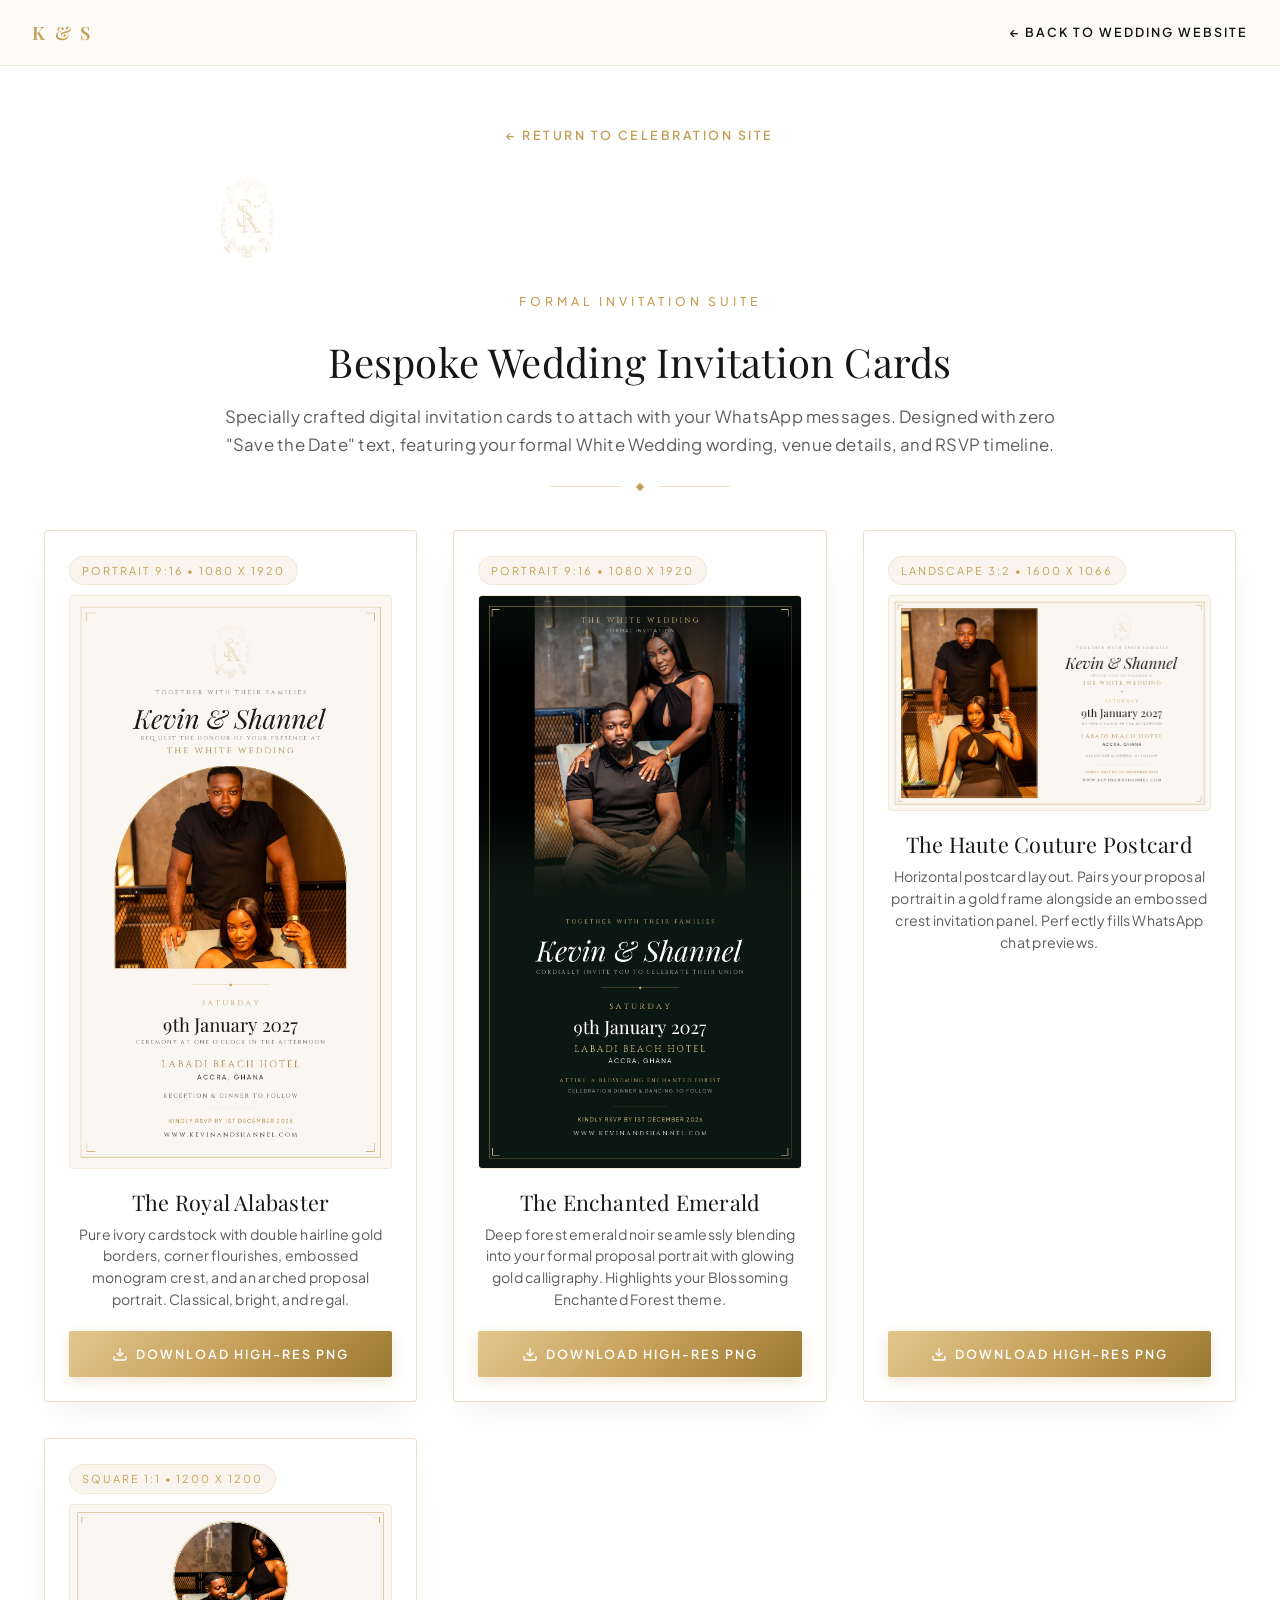
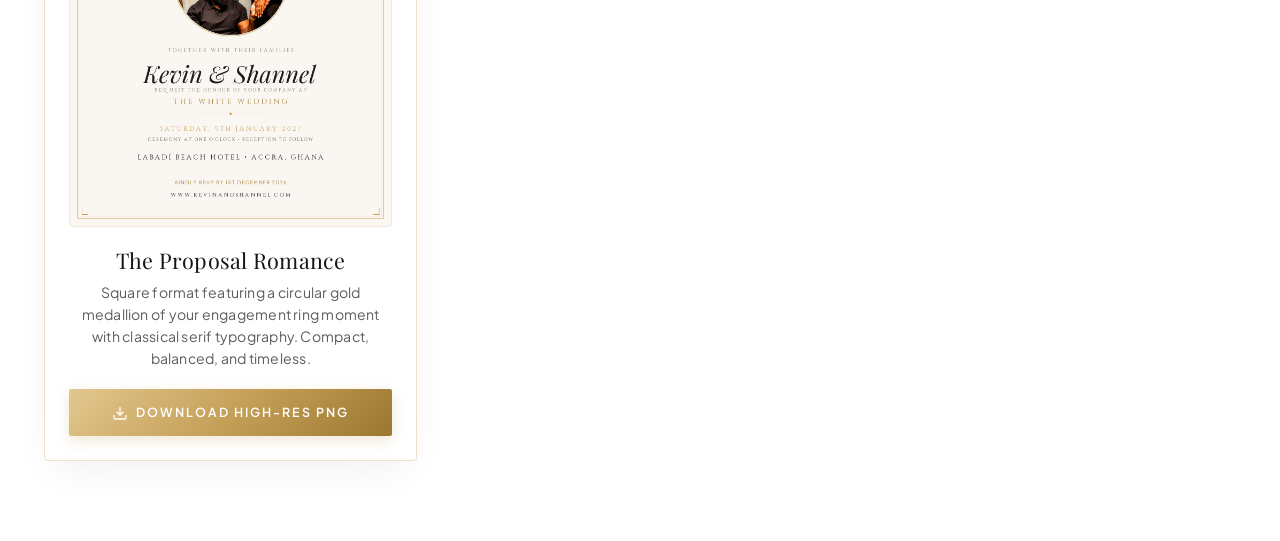
==== invitation-cards.html @ 381f8004 "Create bespoke formal wedding invitation card suite (zero save the date text) with interactive previ" ====
<!DOCTYPE html>
<html lang="en">
<head>
  <meta charset="UTF-8" />
  <meta name="viewport" content="width=device-width, initial-scale=1.0" />
  <title>Formal Invitation Cards | Kevin & Shannel — Saturday, 9th January 2027</title>
  <meta name="description" content="View and download high-resolution formal wedding invitation cards for Kevin & Shannel's White Wedding celebration in Accra, Ghana." />

  <!-- Favicon / Brand Touch Icon (Authentic Embossed Monogram Crest) -->
  <link rel="icon" type="image/png" href="assets/images/favicon-crest.png">
  <link rel="apple-touch-icon" href="assets/images/favicon-crest.png">

  <!-- Google Fonts -->
  <link rel="preconnect" href="https://fonts.googleapis.com">
  <link rel="preconnect" href="https://fonts.gstatic.com" crossorigin>
  <link href="https://fonts.googleapis.com/css2?family=Cinzel:wght@400;500;600;700&family=Playfair+Display:ital,wght@0,400;0,600;1,400&family=Plus+Jakarta+Sans:wght@300;400;500;600;700&display=swap" rel="stylesheet">

  <link rel="stylesheet" href="css/style.css">

  <style>
    body {
      background: var(--bg-cream);
      color: var(--text-charcoal);
      font-family: var(--font-sans);
    }
    .studio-header {
      text-align: center;
      padding: 120px 24px 40px;
      max-width: 900px;
      margin: 0 auto;
    }
    .studio-crest-wrap {
      margin-bottom: 20px;
    }
    .studio-crest-img {
      width: 65px;
      height: auto;
      filter: drop-shadow(0 2px 8px rgba(197, 160, 89, 0.25));
    }
    .studio-header h1 {
      font-family: var(--font-serif);
      font-size: 2.5rem;
      color: var(--text-charcoal);
      margin: 12px 0 16px;
    }
    .studio-header p {
      color: var(--text-muted);
      font-size: 1.05rem;
      line-height: 1.7;
    }
    .cards-grid {
      display: grid;
      grid-template-columns: repeat(auto-fit, minmax(340px, 1fr));
      gap: 36px;
      max-width: 1240px;
      margin: 0 auto 80px;
      padding: 0 24px;
    }
    .card-preview-box {
      background: var(--bg-card);
      border: 1px solid var(--gold-border);
      border-radius: 4px;
      padding: 24px;
      box-shadow: var(--shadow-card);
      display: flex;
      flex-direction: column;
      justify-content: space-between;
      transition: transform 0.35s var(--ease-spring), box-shadow 0.35s ease, border-color 0.3s ease;
      position: relative;
    }
    .card-preview-box:hover {
      transform: translateY(-6px);
      box-shadow: var(--shadow-float);
      border-color: var(--gold-primary);
    }
    .card-img-wrap {
      border-radius: 4px;
      overflow: hidden;
      background: #FAF7F2;
      border: 1px solid var(--gold-border-subtle);
      margin-bottom: 20px;
      display: flex;
      align-items: center;
      justify-content: center;
      cursor: pointer;
      position: relative;
    }
    .card-img-wrap img {
      width: 100%;
      height: auto;
      display: block;
      transition: transform 0.5s ease;
    }
    .card-img-wrap:hover img {
      transform: scale(1.02);
    }
    .card-img-wrap::after {
      content: 'Click to Zoom';
      position: absolute;
      bottom: 14px;
      right: 14px;
      background: rgba(10, 10, 10, 0.75);
      backdrop-filter: blur(6px);
      color: var(--gold-primary);
      font-size: 0.68rem;
      letter-spacing: 0.12em;
      text-transform: uppercase;
      padding: 5px 12px;
      border-radius: 20px;
      border: 1px solid var(--gold-border-subtle);
      opacity: 0;
      transition: opacity 0.3s ease;
      pointer-events: none;
    }
    .card-img-wrap:hover::after {
      opacity: 1;
    }
    .card-info {
      text-align: center;
      margin-bottom: 20px;
    }
    .card-info h3 {
      font-family: var(--font-serif);
      font-size: 1.35rem;
      margin-bottom: 8px;
      color: var(--text-charcoal);
    }
    .card-info p {
      font-size: 0.88rem;
      color: var(--text-muted);
      line-height: 1.55;
    }
    .card-meta-pill {
      display: inline-block;
      font-size: 0.68rem;
      text-transform: uppercase;
      letter-spacing: 0.18em;
      color: var(--gold-primary);
      background: rgba(197, 160, 89, 0.1);
      padding: 4px 12px;
      border-radius: 20px;
      margin-bottom: 10px;
      border: 1px solid var(--gold-border-subtle);
    }
    .card-actions {
      display: flex;
      gap: 10px;
      flex-direction: column;
    }
    .btn-download-gold {
      display: inline-flex;
      align-items: center;
      justify-content: center;
      gap: 8px;
      width: 100%;
      padding: 12px;
      background: var(--gold-gradient);
      color: #FFFFFF !important;
      border: none;
      border-radius: 2px;
      font-size: 0.78rem;
      text-transform: uppercase;
      letter-spacing: 0.16em;
      font-weight: 600;
      text-decoration: none;
      box-shadow: 0 4px 14px rgba(197, 160, 89, 0.25);
      transition: transform 0.25s, box-shadow 0.25s;
    }
    .btn-download-gold:hover {
      transform: translateY(-2px);
      box-shadow: 0 6px 18px rgba(197, 160, 89, 0.35);
    }
    .back-home-link {
      display: inline-flex;
      align-items: center;
      gap: 8px;
      font-size: 0.78rem;
      letter-spacing: 0.2em;
      text-transform: uppercase;
      color: var(--gold-primary);
      font-weight: 600;
      margin-bottom: 24px;
      text-decoration: none;
      transition: transform 0.2s;
    }
    .back-home-link:hover {
      transform: translateX(-4px);
    }

    /* Lightbox Modal */
    .lightbox-modal {
      display: none;
      position: fixed;
      top: 0;
      left: 0;
      width: 100vw;
      height: 100vh;
      background: rgba(5, 5, 5, 0.94);
      backdrop-filter: blur(10px);
      z-index: 10000;
      align-items: center;
      justify-content: center;
      padding: 24px;
    }
    .lightbox-modal.active {
      display: flex;
    }
    .lightbox-content {
      max-width: 580px;
      max-height: 90vh;
      position: relative;
      display: flex;
      flex-direction: column;
      align-items: center;
    }
    .lightbox-img {
      max-width: 100%;
      max-height: 82vh;
      object-fit: contain;
      border-radius: 4px;
      box-shadow: 0 16px 48px rgba(0, 0, 0, 0.8), 0 0 0 1px var(--gold-border);
    }
    .lightbox-close {
      position: absolute;
      top: -42px;
      right: -10px;
      background: transparent;
      border: none;
      color: #fff;
      font-size: 2rem;
      cursor: pointer;
      line-height: 1;
    }
    .lightbox-caption {
      margin-top: 14px;
      color: var(--gold-primary);
      font-family: var(--font-serif);
      font-size: 1.1rem;
      letter-spacing: 0.06em;
      text-align: center;
    }
  </style>
</head>
<body>

  <!-- Navigation Bar -->
  <nav class="nav-scrolled" style="position: fixed; width: 100%; top: 0; z-index: 1000; background: rgba(253, 251, 247, 0.96); backdrop-filter: blur(8px); border-bottom: 1px solid var(--gold-border-subtle); padding: 16px 32px; display: flex; justify-content: space-between; align-items: center;">
    <a href="index.html" class="nav-brand" style="font-family: var(--font-serif); font-size: 1.15rem; color: var(--gold-primary); text-decoration: none; letter-spacing: 0.15em; font-weight: 600;">
      K &amp; S
    </a>
    <a href="index.html" style="font-size: 0.78rem; text-transform: uppercase; letter-spacing: 0.16em; color: var(--text-charcoal); text-decoration: none; font-weight: 600;">
      &larr; Back to Wedding Website
    </a>
  </nav>

  <header class="studio-header">
    <a href="index.html" class="back-home-link">&larr; Return to Celebration Site</a>
    <div class="studio-crest-wrap">
      <img src="assets/images/ks-crest-gold.png" alt="Kevin &amp; Shannel Crest" class="studio-crest-img" />
    </div>
    <span class="section-eyebrow">Formal Invitation Suite</span>
    <h1>Bespoke Wedding Invitation Cards</h1>
    <p>
      Specially crafted digital invitation cards to attach with your WhatsApp messages. Designed with zero "Save the Date" text, featuring your formal White Wedding wording, venue details, and RSVP timeline.
    </p>
    <div class="gold-divider" style="margin-top: 24px;"><div class="gold-divider-diamond"></div></div>
  </header>

  <main class="cards-grid">

    <!-- Card 1: The Royal Alabaster -->
    <div class="card-preview-box">
      <div>
        <div class="card-meta-pill">Portrait 9:16 • 1080 x 1920</div>
        <div class="card-img-wrap" onclick="openLightbox('assets/invitations/Invitation-1-RoyalAlabaster-Story.png', 'The Royal Alabaster — Formal Invitation')">
          <img src="assets/invitations/Invitation-1-RoyalAlabaster-Story.png" alt="The Royal Alabaster Formal Invitation Card" />
        </div>
        <div class="card-info">
          <h3>The Royal Alabaster</h3>
          <p>
            Pure ivory cardstock with double hairline gold borders, corner flourishes, embossed monogram crest, and an arched proposal portrait. Classical, bright, and regal.
          </p>
        </div>
      </div>
      <div class="card-actions">
        <a href="assets/invitations/Invitation-1-RoyalAlabaster-Story.png" download="Kevin_Shannel_Invitation_RoyalAlabaster.png" class="btn-download-gold">
          <svg viewBox="0 0 24 24" width="16" height="16" fill="none" stroke="currentColor" stroke-width="2"><path d="M21 15v4a2 2 0 0 1-2 2H5a2 2 0 0 1-2-2v-4"/><polyline points="7 10 12 15 17 10"/><line x1="12" y1="15" x2="12" y2="3"/></svg>
          Download High-Res PNG
        </a>
      </div>
    </div>

    <!-- Card 2: The Enchanted Emerald -->
    <div class="card-preview-box">
      <div>
        <div class="card-meta-pill">Portrait 9:16 • 1080 x 1920</div>
        <div class="card-img-wrap" onclick="openLightbox('assets/invitations/Invitation-2-EnchantedEmerald-Story.png', 'The Enchanted Emerald — Formal Invitation')">
          <img src="assets/invitations/Invitation-2-EnchantedEmerald-Story.png" alt="The Enchanted Emerald Formal Invitation Card" />
        </div>
        <div class="card-info">
          <h3>The Enchanted Emerald</h3>
          <p>
            Deep forest emerald noir seamlessly blending into your formal proposal portrait with glowing gold calligraphy. Highlights your Blossoming Enchanted Forest theme.
          </p>
        </div>
      </div>
      <div class="card-actions">
        <a href="assets/invitations/Invitation-2-EnchantedEmerald-Story.png" download="Kevin_Shannel_Invitation_EnchantedEmerald.png" class="btn-download-gold">
          <svg viewBox="0 0 24 24" width="16" height="16" fill="none" stroke="currentColor" stroke-width="2"><path d="M21 15v4a2 2 0 0 1-2 2H5a2 2 0 0 1-2-2v-4"/><polyline points="7 10 12 15 17 10"/><line x1="12" y1="15" x2="12" y2="3"/></svg>
          Download High-Res PNG
        </a>
      </div>
    </div>

    <!-- Card 3: The Haute Couture Postcard -->
    <div class="card-preview-box">
      <div>
        <div class="card-meta-pill">Landscape 3:2 • 1600 x 1066</div>
        <div class="card-img-wrap" onclick="openLightbox('assets/invitations/Invitation-3-HauteCouture-Postcard.png', 'The Haute Couture Postcard — Formal Invitation')">
          <img src="assets/invitations/Invitation-3-HauteCouture-Postcard.png" alt="The Haute Couture Postcard Formal Invitation" />
        </div>
        <div class="card-info">
          <h3>The Haute Couture Postcard</h3>
          <p>
            Horizontal postcard layout. Pairs your proposal portrait in a gold frame alongside an embossed crest invitation panel. Perfectly fills WhatsApp chat previews.
          </p>
        </div>
      </div>
      <div class="card-actions">
        <a href="assets/invitations/Invitation-3-HauteCouture-Postcard.png" download="Kevin_Shannel_Invitation_HauteCouturePostcard.png" class="btn-download-gold">
          <svg viewBox="0 0 24 24" width="16" height="16" fill="none" stroke="currentColor" stroke-width="2"><path d="M21 15v4a2 2 0 0 1-2 2H5a2 2 0 0 1-2-2v-4"/><polyline points="7 10 12 15 17 10"/><line x1="12" y1="15" x2="12" y2="3"/></svg>
          Download High-Res PNG
        </a>
      </div>
    </div>

    <!-- Card 4: The Proposal Romance -->
    <div class="card-preview-box">
      <div>
        <div class="card-meta-pill">Square 1:1 • 1200 x 1200</div>
        <div class="card-img-wrap" onclick="openLightbox('assets/invitations/Invitation-4-ProposalRomance-Square.png', 'The Proposal Romance — Formal Invitation')">
          <img src="assets/invitations/Invitation-4-ProposalRomance-Square.png" alt="The Proposal Romance Square Invitation Card" />
        </div>
        <div class="card-info">
          <h3>The Proposal Romance</h3>
          <p>
            Square format featuring a circular gold medallion of your engagement ring moment with classical serif typography. Compact, balanced, and timeless.
          </p>
        </div>
      </div>
      <div class="card-actions">
        <a href="assets/invitations/Invitation-4-ProposalRomance-Square.png" download="Kevin_Shannel_Invitation_ProposalRomance.png" class="btn-download-gold">
          <svg viewBox="0 0 24 24" width="16" height="16" fill="none" stroke="currentColor" stroke-width="2"><path d="M21 15v4a2 2 0 0 1-2 2H5a2 2 0 0 1-2-2v-4"/><polyline points="7 10 12 15 17 10"/><line x1="12" y1="15" x2="12" y2="3"/></svg>
          Download High-Res PNG
        </a>
      </div>
    </div>

  </main>

  <!-- Lightbox Modal -->
  <div id="lightboxModal" class="lightbox-modal" onclick="closeLightbox(event)">
    <div class="lightbox-content" onclick="event.stopPropagation()">
      <button class="lightbox-close" onclick="closeLightbox()">&times;</button>
      <img id="lightboxImg" class="lightbox-img" src="" alt="Invitation Preview" />
      <div id="lightboxCaption" class="lightbox-caption"></div>
    </div>
  </div>

  <script>
    function openLightbox(src, caption) {
      document.getElementById('lightboxImg').src = src;
      document.getElementById('lightboxCaption').textContent = caption;
      document.getElementById('lightboxModal').classList.add('active');
      document.body.style.overflow = 'hidden';
    }

    function closeLightbox(e) {
      document.getElementById('lightboxModal').classList.remove('active');
      document.body.style.overflow = '';
    }

    document.addEventListener('keydown', (e) => {
      if (e.key === 'Escape') closeLightbox();
    });
  </script>
</body>
</html>
---- css/style.css ----
/* ==========================================================================
   Kevin & Shannel — Wedding Website Master Stylesheet
   Celebration Date: Saturday, 9th January 2027 | Labadi Beach Hotel, Accra
   ========================================================================== */

:root {
  /* Core Color Palette */
  --bg-alabaster: #FAF8F5;
  --bg-card: #FFFFFF;
  --bg-card-subtle: #F5F2EC;
  --bg-dark: #121212;
  --bg-dark-card: #1C1C1C;
  
  --text-charcoal: #161616;
  --text-muted: #5E5D5A;
  --text-subtle: #8C8A84;
  --text-light: #FAF8F5;
  
  /* Luxury Gold Accents */
  --gold-primary: #C5A059;
  --gold-light: #D8B775;
  --gold-hover: #A8833B;
  --gold-border: rgba(197, 160, 89, 0.32);
  --gold-border-subtle: rgba(197, 160, 89, 0.16);
  --gold-glow: rgba(197, 160, 89, 0.22);
  --gold-gradient: linear-gradient(135deg, #E2C78E 0%, #C5A059 50%, #9B7830 100%);

  /* Tropical & Celebration Accent Tones */
  --emerald-olive: #243D30;
  --terracotta: #A25F46;

  /* Typography */
  --font-display: 'Cinzel', serif;
  --font-serif: 'Playfair Display', Georgia, serif;
  --font-sans: 'Plus Jakarta Sans', system-ui, -apple-system, sans-serif;

  /* Transitions & Shadows */
  --ease-spring: cubic-bezier(0.16, 1, 0.3, 1);
  --shadow-subtle: 0 4px 20px rgba(0, 0, 0, 0.03);
  --shadow-card: 0 14px 40px -10px rgba(22, 22, 22, 0.07);
  --shadow-float: 0 24px 60px -12px rgba(22, 22, 22, 0.15);
  --shadow-gold: 0 10px 30px rgba(197, 160, 89, 0.25);
}

/* ================= RESET & GLOBAL STYLES ================= */
*, *::before, *::after {
  box-sizing: border-box;
  margin: 0;
  padding: 0;
}

html {
  scroll-behavior: smooth;
  scroll-padding-top: 80px;
}

body {
  background-color: var(--bg-alabaster);
  color: var(--text-charcoal);
  font-family: var(--font-sans);
  font-size: 15px;
  line-height: 1.8;
  letter-spacing: 0.015em;
  overflow-x: hidden;
  -webkit-font-smoothing: antialiased;
  -moz-osx-font-smoothing: grayscale;
}

/* Typography Defaults */
h1, h2, h3, h4, h5 {
  font-family: var(--font-serif);
  font-weight: 400;
  line-height: 1.25;
  color: var(--text-charcoal);
}

a {
  text-decoration: none;
  color: inherit;
  transition: color 0.3s ease;
}

img {
  max-width: 100%;
  display: block;
}

button, input, select, textarea {
  font-family: inherit;
}

/* ================= SECTION WRAPPERS ================= */
section {
  padding: 120px 24px;
  max-width: 1200px;
  margin: 0 auto;
  position: relative;
}

.section-header {
  text-align: center;
  margin-bottom: 64px;
}

.section-eyebrow {
  font-family: var(--font-sans);
  font-size: 0.76rem;
  text-transform: uppercase;
  letter-spacing: 0.32em;
  color: var(--gold-primary);
  display: inline-block;
  margin-bottom: 12px;
  position: relative;
  font-weight: 500;
}

.section-header h2 {
  font-size: clamp(2.2rem, 3.8vw, 3.2rem);
  font-weight: 400;
  letter-spacing: 0.02em;
  color: var(--text-charcoal);
  margin-bottom: 14px;
}

.section-subtext {
  font-size: 1rem;
  color: var(--text-muted);
  max-width: 580px;
  margin: 0 auto;
  line-height: 1.7;
}

/* Decorative Divider */
.gold-divider {
  display: flex;
  align-items: center;
  justify-content: center;
  gap: 16px;
  margin: 20px auto 0;
  max-width: 180px;
}

.gold-divider::before,
.gold-divider::after {
  content: "";
  flex: 1;
  height: 1px;
  background: var(--gold-border);
}

.gold-divider-diamond {
  width: 6px;
  height: 6px;
  background: var(--gold-primary);
  transform: rotate(45deg);
}

/* ================= BUTTONS & PILLS ================= */
.btn-gold {
  display: inline-flex;
  align-items: center;
  justify-content: center;
  gap: 10px;
  padding: 14px 28px;
  background: var(--gold-primary);
  color: #FFFFFF !important;
  border: 1px solid var(--gold-primary);
  text-transform: uppercase;
  letter-spacing: 0.22em;
  font-size: 0.78rem;
  font-weight: 500;
  cursor: pointer;
  border-radius: 2px;
  position: relative;
  overflow: hidden;
  transition: all 0.35s var(--ease-spring);
  box-shadow: 0 4px 16px rgba(197, 160, 89, 0.2);
}

.btn-gold:hover {
  background: var(--gold-hover);
  border-color: var(--gold-hover);
  transform: translateY(-2px);
  box-shadow: 0 8px 24px rgba(197, 160, 89, 0.32);
}

.btn-outline {
  display: inline-flex;
  align-items: center;
  justify-content: center;
  gap: 8px;
  padding: 12px 26px;
  background: transparent;
  color: var(--text-charcoal);
  border: 1px solid var(--gold-primary);
  text-transform: uppercase;
  letter-spacing: 0.2em;
  font-size: 0.75rem;
  font-weight: 500;
  cursor: pointer;
  border-radius: 2px;
  transition: all 0.35s var(--ease-spring);
}

.btn-outline:hover {
  background: var(--gold-primary);
  color: #FFFFFF;
  transform: translateY(-2px);
  box-shadow: var(--shadow-gold);
}

.badge-gold {
  font-size: 0.72rem;
  letter-spacing: 0.22em;
  text-transform: uppercase;
  color: var(--gold-primary);
  background: rgba(197, 160, 89, 0.1);
  padding: 6px 14px;
  border-radius: 30px;
  border: 1px solid var(--gold-border);
  display: inline-block;
  font-weight: 500;
}

/* ================= PASSWORD GATE (EDITORIAL LUXURY MODAL) ================= */
#passwordGate {
  position: fixed;
  inset: 0;
  background: radial-gradient(circle at 50% 35%, rgba(14, 15, 18, 0.94) 0%, rgba(6, 7, 9, 0.98) 100%);
  backdrop-filter: blur(24px);
  -webkit-backdrop-filter: blur(24px);
  z-index: 99999;
  display: flex;
  align-items: center;
  justify-content: center;
  padding: 24px;
  isolation: isolate;
  transition: opacity 0.5s cubic-bezier(0.16, 1, 0.3, 1), visibility 0.5s cubic-bezier(0.16, 1, 0.3, 1);
}

#passwordGate.unlocked {
  opacity: 0;
  visibility: hidden;
  pointer-events: none;
}

.gate-card {
  background: #FAF8F5;
  border-radius: 6px;
  width: 100%;
  max-width: 440px;
  padding: 44px 36px 36px;
  text-align: center;
  position: relative;
  box-shadow: 0 25px 70px rgba(0, 0, 0, 0.75), 0 0 0 1px rgba(197, 160, 89, 0.4);
  border: 1px solid rgba(197, 160, 89, 0.35);
  transform: translateY(0);
  transition: transform 0.5s cubic-bezier(0.16, 1, 0.3, 1), opacity 0.5s ease;
  z-index: 100000;
}

#passwordGate.unlocked .gate-card {
  transform: scale(0.96) translateY(-10px);
}

/* Authentic Blind-Embossed KS Crest */
.gate-crest-wrap {
  width: 92px;
  height: 126px;
  margin: 0 auto 16px;
  display: flex;
  align-items: center;
  justify-content: center;
}

.gate-crest-img {
  width: 100%;
  height: 100%;
  object-fit: contain;
  filter: drop-shadow(0 2px 6px rgba(184, 142, 62, 0.2));
}

.gate-header {
  margin-bottom: 18px;
}

.gate-eyebrow {
  font-size: 0.68rem;
  letter-spacing: 0.28em;
  text-transform: uppercase;
  color: var(--gold-primary);
  margin-bottom: 6px;
}

.gate-title {
  font-family: var(--font-serif);
  font-size: 1.85rem;
  color: var(--text-charcoal);
  letter-spacing: 0.06em;
  margin-bottom: 4px;
  line-height: 1.2;
}

.gate-title span {
  font-family: var(--font-display, 'Playfair Display', serif);
  font-style: italic;
  color: var(--gold-primary);
  margin: 0 3px;
}

.gate-date {
  font-size: 0.74rem;
  letter-spacing: 0.2em;
  text-transform: uppercase;
  color: var(--text-muted);
}

.gate-divider {
  width: 44px;
  height: 1px;
  background: var(--gold-primary);
  margin: 16px auto 18px;
  opacity: 0.6;
}

.gate-instruction {
  font-size: 0.84rem;
  color: var(--text-muted);
  line-height: 1.5;
  margin-bottom: 20px;
}

.gate-input-wrap {
  position: relative;
  margin-bottom: 14px;
}

.gate-input {
  width: 100%;
  padding: 13px 16px;
  background: #FFFFFF;
  border: 1px solid rgba(197, 160, 89, 0.45);
  border-radius: 3px;
  font-family: var(--font-sans);
  color: var(--text-charcoal);
  font-size: 0.95rem;
  letter-spacing: 0.22em;
  text-align: center;
  text-transform: uppercase;
  outline: none;
  transition: border-color 0.25s ease, box-shadow 0.25s ease;
}

.gate-input:focus {
  border-color: var(--gold-primary);
  box-shadow: 0 0 0 3px rgba(197, 160, 89, 0.15);
}

.gate-input::placeholder {
  color: #A09D96;
  font-size: 0.78rem;
  letter-spacing: 0.2em;
}

.gate-submit-btn {
  width: 100%;
  padding: 13px 24px;
  font-size: 0.82rem;
  letter-spacing: 0.18em;
  text-transform: uppercase;
  cursor: pointer;
  margin-top: 4px;
}

.gate-error-msg {
  color: #B22222;
  font-size: 0.76rem;
  margin-bottom: 12px;
  display: none;
  letter-spacing: 0.04em;
}

.gate-hint {
  margin-top: 14px;
  font-size: 0.74rem;
  color: #8C887F;
  letter-spacing: 0.06em;
}

.gate-hint code {
  color: var(--gold-hover, #A8833B);
  background: rgba(197, 160, 89, 0.12);
  padding: 2px 7px;
  border-radius: 3px;
  border: 1px solid rgba(197, 160, 89, 0.25);
  font-weight: 600;
}

/* Error Vibration Shake */
@keyframes lockShake {
  0%, 100% { transform: translateX(0); }
  20%, 60% { transform: translateX(-8px); }
  40%, 80% { transform: translateX(8px); }
}

.lock-error-shake {
  animation: lockShake 0.45s cubic-bezier(0.36, 0.07, 0.19, 0.97) both;
}

/* Mobile Responsiveness for Password Gate */
@media (max-width: 480px) {
  #passwordGate {
    padding: 16px;
  }
  .gate-card {
    padding: 34px 22px 28px;
  }
  .gate-crest-wrap {
    width: 78px;
    height: 106px;
    margin-bottom: 12px;
  }
  .gate-title {
    font-size: 1.6rem;
  }
  .gate-instruction {
    font-size: 0.8rem;
  }
  .gate-input {
    padding: 11px 12px;
    font-size: 0.88rem;
  }
}

/* ================= NAVIGATION BAR ================= */
nav {
  position: fixed;
  top: 0;
  left: 0;
  width: 100%;
  background: rgba(250, 248, 245, 0.92);
  backdrop-filter: blur(14px);
  -webkit-backdrop-filter: blur(14px);
  display: flex;
  justify-content: space-between;
  align-items: center;
  padding: 18px 48px;
  z-index: 1000;
  border-bottom: 1px solid var(--gold-border-subtle);
  transition: all 0.35s ease;
}

nav.scrolled {
  padding: 14px 48px;
  background: rgba(250, 248, 245, 0.97);
  border-bottom: 1px solid var(--gold-border);
  box-shadow: 0 4px 20px rgba(0, 0, 0, 0.04);
}

.nav-logo {
  font-family: var(--font-display);
  font-size: 1.25rem;
  letter-spacing: 0.28em;
  color: var(--text-charcoal);
  font-weight: 600;
  display: flex;
  align-items: center;
  gap: 10px;
}

.nav-crest-icon {
  height: 32px;
  width: auto;
  object-fit: contain;
  transition: transform 0.3s ease;
  vertical-align: middle;
}

.nav-logo:hover .nav-crest-icon {
  transform: scale(1.08);
}

.nav-logo span {
  color: var(--gold-primary);
}

.nav-links {
  display: flex;
  gap: 28px;
  list-style: none;
  align-items: center;
}

.nav-links a {
  font-size: 0.72rem;
  text-transform: uppercase;
  letter-spacing: 0.22em;
  color: var(--text-charcoal);
  font-weight: 500;
  position: relative;
  padding-bottom: 4px;
}

.nav-links a::after {
  content: "";
  position: absolute;
  bottom: 0;
  left: 0;
  width: 0%;
  height: 1px;
  background: var(--gold-primary);
  transition: width 0.3s ease;
}

.nav-links a:hover,
.nav-links a.active {
  color: var(--gold-primary);
}

.nav-links a:hover::after,
.nav-links a.active::after {
  width: 100%;
}

.nav-cta-btn {
  padding: 8px 18px !important;
  font-size: 0.68rem !important;
  letter-spacing: 0.18em !important;
}

/* Mobile Hamburger Toggle */
.nav-hamburger {
  display: none;
  background: none;
  border: none;
  cursor: pointer;
  width: 32px;
  height: 24px;
  position: relative;
  z-index: 1100;
}

.nav-hamburger span {
  display: block;
  width: 100%;
  height: 2px;
  background: var(--text-charcoal);
  position: absolute;
  left: 0;
  transition: all 0.3s ease;
}

.nav-hamburger span:nth-child(1) { top: 2px; }
.nav-hamburger span:nth-child(2) { top: 11px; }
.nav-hamburger span:nth-child(3) { top: 20px; }

.nav-hamburger.active span:nth-child(1) {
  transform: translateY(9px) rotate(45deg);
  background: var(--gold-primary);
}
.nav-hamburger.active span:nth-child(2) {
  opacity: 0;
}
.nav-hamburger.active span:nth-child(3) {
  transform: translateY(-9px) rotate(-45deg);
  background: var(--gold-primary);
}

/* Mobile Drawer Overlay */
.mobile-nav-drawer {
  position: fixed;
  top: 0;
  right: 0;
  width: 85%;
  max-width: 380px;
  height: 100vh;
  background: var(--bg-alabaster);
  box-shadow: -10px 0 40px rgba(0,0,0,0.15);
  z-index: 1050;
  padding: 100px 36px 40px;
  display: flex;
  flex-direction: column;
  justify-content: space-between;
  transform: translateX(100%);
  transition: transform 0.4s var(--ease-spring);
  border-left: 1px solid var(--gold-border);
}

.mobile-nav-drawer.open {
  transform: translateX(0);
}

.mobile-nav-backdrop {
  position: fixed;
  inset: 0;
  background: rgba(0,0,0,0.5);
  backdrop-filter: blur(4px);
  z-index: 1040;
  opacity: 0;
  visibility: hidden;
  transition: all 0.3s ease;
}

.mobile-nav-backdrop.open {
  opacity: 1;
  visibility: visible;
}

.mobile-nav-links {
  list-style: none;
  display: flex;
  flex-direction: column;
  gap: 22px;
}

.mobile-nav-links a {
  font-family: var(--font-serif);
  font-size: 1.4rem;
  color: var(--text-charcoal);
  letter-spacing: 0.04em;
  display: block;
  transition: color 0.2s, transform 0.2s;
}

.mobile-nav-links a:hover {
  color: var(--gold-primary);
  transform: translateX(6px);
}

.mobile-nav-footer {
  text-align: center;
  padding-top: 24px;
  border-top: 1px solid var(--gold-border-subtle);
}

.mobile-nav-footer p {
  font-size: 0.78rem;
  letter-spacing: 0.2em;
  text-transform: uppercase;
  color: var(--gold-primary);
}

/* ================= 1. HERO SECTION ================= */
.hero {
  min-height: 100vh;
  max-width: 1240px;
  margin: 0 auto;
  display: flex;
  align-items: center;
  justify-content: space-between;
  padding: 140px 30px 80px;
  gap: 50px;
  position: relative;
}

.hero-content {
  flex: 1.1;
  max-width: 600px;
  z-index: 2;
}

.hero-eyebrow {
  font-size: 0.78rem;
  letter-spacing: 0.35em;
  text-transform: uppercase;
  color: var(--gold-primary);
  margin-bottom: 16px;
  font-weight: 500;
  display: flex;
  align-items: center;
  gap: 12px;
}

.hero-eyebrow::before {
  content: "";
  width: 28px;
  height: 1px;
  background: var(--gold-primary);
}

.hero-title {
  font-size: clamp(3.2rem, 5.8vw, 5.2rem);
  line-height: 1.05;
  font-weight: 400;
  color: var(--text-charcoal);
  margin-bottom: 22px;
  letter-spacing: 0.01em;
}

.hero-title span {
  font-style: italic;
  display: block;
  color: var(--gold-primary);
  font-family: var(--font-serif);
}

.hero-meta {
  display: flex;
  flex-direction: column;
  gap: 6px;
  margin-bottom: 36px;
}

.hero-date {
  font-size: 1.12rem;
  letter-spacing: 0.15em;
  text-transform: uppercase;
  color: var(--text-charcoal);
  font-weight: 500;
  display: flex;
  align-items: center;
  gap: 14px;
}

.hero-location {
  font-size: 0.88rem;
  letter-spacing: 0.18em;
  text-transform: uppercase;
  color: var(--gold-primary);
  font-weight: 500;
}

/* Live Countdown Box */
.timer-container {
  display: flex;
  gap: 14px;
  margin-bottom: 36px;
  flex-wrap: wrap;
}

.timer-box {
  background: var(--bg-card);
  border: 1px solid var(--gold-border);
  padding: 16px 20px;
  min-width: 82px;
  border-radius: 3px;
  text-align: center;
  box-shadow: var(--shadow-subtle);
  transition: transform 0.3s ease, border-color 0.3s ease;
}

.timer-box:hover {
  transform: translateY(-3px);
  border-color: var(--gold-primary);
}

.timer-num {
  font-family: var(--font-serif);
  font-size: 2.1rem;
  line-height: 1;
  color: var(--text-charcoal);
  font-weight: 500;
}

.timer-label {
  font-size: 0.65rem;
  text-transform: uppercase;
  letter-spacing: 0.2em;
  color: var(--gold-primary);
  margin-top: 8px;
  font-weight: 600;
}

/* Hero Action Suite (RSVP + Save to Calendar) */
.hero-actions {
  display: flex;
  align-items: center;
  gap: 16px;
  flex-wrap: wrap;
}

.calendar-dropdown {
  position: relative;
  display: inline-block;
}

.calendar-menu {
  position: absolute;
  top: calc(100% + 8px);
  left: 0;
  background: var(--bg-card);
  border: 1px solid var(--gold-border);
  border-radius: 3px;
  box-shadow: var(--shadow-float);
  min-width: 210px;
  padding: 8px 0;
  display: none;
  z-index: 100;
  animation: fadeIn 0.25s ease;
}

.calendar-dropdown.open .calendar-menu {
  display: block;
}

.calendar-menu a {
  display: flex;
  align-items: center;
  gap: 10px;
  padding: 10px 18px;
  font-size: 0.8rem;
  color: var(--text-charcoal);
  letter-spacing: 0.05em;
  transition: background 0.2s, color 0.2s;
}

.calendar-menu a:hover {
  background: rgba(197, 160, 89, 0.1);
  color: var(--gold-primary);
}

/* Hero Stardust Floating Particles Canvas */
.hero-stardust-canvas {
  position: absolute;
  top: 0;
  left: 0;
  width: 100%;
  height: 100%;
  pointer-events: none;
  z-index: 1;
}

/* Hero Portrait Frame & Living Presentation */
.hero-image-container {
  flex: 0 0 440px;
  width: 440px;
  max-width: 100%;
  display: flex;
  justify-content: center;
  position: relative;
  perspective: 1000px;
}

/* Golden Hour Backlight Halo Glow */
.hero-halo-glow {
  position: absolute;
  inset: -25px;
  border-radius: 280px 280px 30px 30px;
  background: radial-gradient(circle at 50% 35%, rgba(212, 175, 55, 0.22) 0%, rgba(212, 175, 55, 0.08) 50%, transparent 75%);
  filter: blur(24px);
  z-index: 0;
  pointer-events: none;
  animation: heroHaloPulse 7s ease-in-out infinite alternate;
}

@keyframes heroHaloPulse {
  0% {
    opacity: 0.5;
    transform: scale(0.96);
  }
  100% {
    opacity: 0.95;
    transform: scale(1.03);
  }
}

.hero-frame-decoration {
  position: absolute;
  inset: -14px;
  border-radius: 270px 270px 12px 12px;
  border: 1px dashed var(--gold-border);
  pointer-events: none;
  z-index: 1;
}

.hero-frame {
  width: 100%;
  height: 600px;
  border-radius: 260px 260px 4px 4px;
  overflow: hidden;
  border: 1px solid var(--gold-primary);
  box-shadow: var(--shadow-float);
  background: #111111;
  position: relative;
  z-index: 2;
  touch-action: pan-y;
  user-select: none;
  -webkit-user-select: none;
  transition: transform 0.3s cubic-bezier(0.2, 0, 0.2, 1);
  will-change: transform;
}

/* Living Crossfade Slides */
.hero-slides {
  position: relative;
  width: 100%;
  height: 100%;
}

.hero-slide {
  position: absolute;
  inset: 0;
  opacity: 0;
  visibility: hidden;
  transition: opacity 1.2s cubic-bezier(0.4, 0, 0.2, 1), transform 1.2s cubic-bezier(0.4, 0, 0.2, 1);
  transform: scale(1.04);
  will-change: opacity, transform;
}

.hero-slide.active {
  opacity: 1;
  visibility: visible;
  transform: scale(1);
}

.hero-slide img {
  width: 100%;
  height: 100%;
  object-fit: cover;
  object-position: center 20%;
  display: block;
  pointer-events: none;
  -webkit-user-drag: none;
}

/* Interactive Slide Dots Navigation */
.hero-slide-nav {
  position: absolute;
  bottom: 64px;
  left: 50%;
  transform: translateX(-50%);
  display: flex;
  gap: 8px;
  z-index: 4;
  background: rgba(14, 14, 14, 0.7);
  backdrop-filter: blur(8px);
  -webkit-backdrop-filter: blur(8px);
  padding: 6px 12px;
  border-radius: 20px;
  border: 1px solid rgba(212, 175, 55, 0.3);
  box-shadow: 0 4px 16px rgba(0, 0, 0, 0.4);
  max-width: 90%;
  flex-wrap: wrap;
  justify-content: center;
}

.hero-slide-dot {
  width: 7px;
  height: 7px;
  border-radius: 50%;
  background: rgba(255, 255, 255, 0.35);
  border: none;
  padding: 0;
  cursor: pointer;
  transition: all 0.4s cubic-bezier(0.16, 1, 0.3, 1);
}

.hero-slide-dot:hover {
  background: rgba(212, 175, 55, 0.7);
}

.hero-slide-dot.active {
  width: 22px;
  border-radius: 6px;
  background: var(--gold-primary);
  box-shadow: 0 0 10px rgba(212, 175, 55, 0.6);
}

/* Subtle Stationery Watermark Crest in Hero Background */
.hero-watermark-crest {
  position: absolute;
  top: 48%;
  left: 36%;
  transform: translate(-50%, -50%);
  width: 560px;
  max-width: 85vw;
  height: auto;
  opacity: 0.045;
  pointer-events: none;
  z-index: 0;
  filter: blur(0.5px);
  user-select: none;
}

.hero-watermark-crest img {
  width: 100%;
  height: auto;
  display: block;
}

/* Refined Crest Crown Above Eyebrow */
.hero-crest-crown {
  margin-bottom: 16px;
  display: inline-flex;
  align-items: center;
}

.hero-crest-img {
  width: 44px;
  height: auto;
  opacity: 0.88;
  filter: drop-shadow(0 2px 8px rgba(197, 160, 89, 0.25));
  display: block;
}

/* Floating Gold Pill on Hero */
.hero-floating-tag {
  position: absolute;
  bottom: 24px;
  left: 50%;
  transform: translateX(-50%);
  background: rgba(20, 20, 20, 0.85);
  backdrop-filter: blur(8px);
  -webkit-backdrop-filter: blur(8px);
  color: #FFFFFF;
  padding: 8px 20px;
  border-radius: 30px;
  border: 1px solid var(--gold-border);
  font-size: 0.72rem;
  letter-spacing: 0.22em;
  text-transform: uppercase;
  white-space: nowrap;
  z-index: 3;
}

/* ================= 2. OUR STORY (CHRONOLOGICAL BRANCHING TIMELINE) ================= */
.story-timeline {
  position: relative;
  max-width: 1100px;
  margin: 60px auto 0;
  padding: 40px 0;
}

/* Central Continuous Golden Hairline Spine */
.story-timeline::before {
  content: "";
  position: absolute;
  top: 20px;
  bottom: 20px;
  left: 50%;
  width: 1px;
  background: linear-gradient(
    to bottom,
    transparent 0%,
    rgba(197, 160, 89, 0.4) 6%,
    var(--gold-primary) 50%,
    rgba(197, 160, 89, 0.4) 94%,
    transparent 100%
  );
  transform: translateX(-50%);
  z-index: 1;
}

/* Timeline Node Row */
.story-node {
  position: relative;
  display: flex;
  align-items: center;
  margin-bottom: 96px;
  width: 100%;
}

.story-node:last-child {
  margin-bottom: 30px;
}

/* Spine Diamond Marker */
.story-node-marker {
  position: absolute;
  left: 50%;
  top: 50%;
  transform: translate(-50%, -50%);
  width: 36px;
  height: 36px;
  background: var(--bg-alabaster, #FAF8F5);
  border: 1px solid var(--gold-primary);
  border-radius: 50%;
  display: flex;
  align-items: center;
  justify-content: center;
  z-index: 3;
  box-shadow: 0 0 16px rgba(197, 160, 89, 0.35);
}

.story-node-marker-diamond {
  width: 10px;
  height: 10px;
  background: var(--gold-primary);
  transform: rotate(45deg);
  box-shadow: 0 0 6px rgba(197, 160, 89, 0.7);
}

/* Branching Structure */
/* Branch Left: Media on Left, Content on Right */
.story-node.branch-left .story-node-media {
  width: calc(50% - 48px);
  display: flex;
  justify-content: flex-end;
  padding-right: 28px;
}

.story-node.branch-left .story-node-content {
  width: calc(50% - 48px);
  margin-left: auto;
  padding-left: 28px;
  text-align: left;
}

/* Branch Right: Content on Left, Media on Right */
.story-node.branch-right .story-node-media {
  width: calc(50% - 48px);
  margin-left: auto;
  display: flex;
  justify-content: flex-start;
  padding-left: 28px;
  order: 2;
}

.story-node.branch-right .story-node-content {
  width: calc(50% - 48px);
  padding-right: 28px;
  text-align: right;
  order: 1;
}

/* Compact Heirloom Photo Card & Interactive Phase Slider */
.story-frame {
  position: relative;
  background: #FAF8F5;
  border: 1px solid rgba(197, 160, 89, 0.45);
  padding: 10px 10px 14px;
  border-radius: 3px;
  box-shadow: 0 8px 24px rgba(0, 0, 0, 0.08);
  max-width: 330px;
  width: 100%;
  transition: transform 0.4s cubic-bezier(0.16, 1, 0.3, 1), box-shadow 0.4s ease, border-color 0.4s ease;
  user-select: none;
}

.story-node.branch-left .story-frame {
  transform: rotate(-1.5deg);
}

.story-node.branch-right .story-frame {
  transform: rotate(1.5deg);
}

.story-frame:hover {
  transform: rotate(0deg) translateY(-6px) scale(1.02) !important;
  box-shadow: 0 18px 38px rgba(0, 0, 0, 0.14);
  border-color: var(--gold-primary);
}

.story-frame-inner {
  overflow: hidden;
  border-radius: 2px;
  background: #EFECE6;
  position: relative;
  touch-action: pan-y;
}

/* Horizontal Multi-Photo Slider Track */
.story-slider-track {
  display: flex;
  width: 100%;
  transition: transform 0.45s cubic-bezier(0.25, 1, 0.5, 1);
  will-change: transform;
}

.story-slide {
  flex: 0 0 100%;
  width: 100%;
  position: relative;
}

.story-slide img {
  width: 100%;
  height: 360px;
  object-fit: cover;
  object-position: center 20%;
  display: block;
  pointer-events: none;
}

/* Luxury Prev / Next Chevrons */
.story-slider-btn {
  position: absolute;
  top: 50%;
  transform: translateY(-50%);
  width: 32px;
  height: 32px;
  border-radius: 50%;
  background: rgba(18, 18, 18, 0.68);
  backdrop-filter: blur(6px);
  -webkit-backdrop-filter: blur(6px);
  border: 1px solid rgba(197, 160, 89, 0.5);
  color: #FAF8F5;
  display: flex;
  align-items: center;
  justify-content: center;
  cursor: pointer;
  z-index: 5;
  transition: all 0.25s ease;
  font-size: 1.15rem;
  line-height: 1;
  padding: 0;
  opacity: 0.75;
}

.story-slider-btn.prev {
  left: 8px;
}

.story-slider-btn.next {
  right: 8px;
}

.story-slider-btn:hover {
  background: var(--gold-primary);
  color: #161616;
  opacity: 1;
  transform: translateY(-50%) scale(1.12);
  box-shadow: 0 0 14px rgba(197, 160, 89, 0.6);
  border-color: #FAF8F5;
}

/* Slide Counter Pill */
.story-slider-counter {
  position: absolute;
  top: 10px;
  right: 10px;
  background: rgba(18, 18, 18, 0.75);
  backdrop-filter: blur(4px);
  -webkit-backdrop-filter: blur(4px);
  color: #FAF8F5;
  padding: 3px 8px;
  border-radius: 12px;
  font-size: 0.62rem;
  letter-spacing: 0.12em;
  font-weight: 600;
  border: 1px solid rgba(197, 160, 89, 0.35);
  z-index: 5;
  pointer-events: none;
}

/* Pagination Capsule Dots */
.story-slider-nav {
  display: flex;
  justify-content: center;
  align-items: center;
  gap: 6px;
  margin-top: 10px;
  flex-wrap: wrap;
  max-width: 100%;
}

.story-slider-dot {
  width: 6px;
  height: 6px;
  border-radius: 50%;
  background: rgba(197, 160, 89, 0.32);
  border: none;
  padding: 0;
  cursor: pointer;
  transition: all 0.35s cubic-bezier(0.16, 1, 0.3, 1);
}

.story-slider-dot:hover {
  background: var(--gold-primary);
}

.story-slider-dot.active {
  width: 18px;
  border-radius: 4px;
  background: var(--gold-primary);
  box-shadow: 0 0 8px rgba(197, 160, 89, 0.6);
}

/* Dynamic Photo Caption synchronized with slide */
.story-frame-captions {
  position: relative;
  min-height: 42px;
  margin-top: 8px;
}

.story-frame-captions .story-frame-caption {
  position: absolute;
  inset: 0;
  opacity: 0;
  visibility: hidden;
  transform: translateY(4px);
  transition: opacity 0.3s ease, transform 0.3s ease;
  margin-top: 0;
  font-family: var(--font-display);
  font-size: 0.72rem;
  letter-spacing: 0.12em;
  text-transform: uppercase;
  color: var(--text-charcoal);
  text-align: center;
  font-weight: 500;
  line-height: 1.35;
}

.story-frame-captions .story-frame-caption span {
  display: block;
  font-family: var(--font-sans);
  font-size: 0.68rem;
  color: var(--gold-primary);
  letter-spacing: 0.08em;
  margin-top: 3px;
  text-transform: none;
}

.story-frame-captions .story-frame-caption.active {
  position: relative;
  opacity: 1;
  visibility: visible;
  transform: translateY(0);
}

/* Story Narrative Content Card */
.story-node-card {
  background: var(--bg-card);
  border: 1px solid var(--gold-border);
  padding: 34px 30px;
  border-radius: 4px;
  box-shadow: var(--shadow-card);
  position: relative;
  transition: border-color 0.3s ease, box-shadow 0.3s ease;
}

.story-node-card:hover {
  border-color: var(--gold-primary);
  box-shadow: 0 12px 32px rgba(0, 0, 0, 0.08);
}

.story-milestone-badge {
  display: inline-block;
  font-size: 0.68rem;
  text-transform: uppercase;
  letter-spacing: 0.22em;
  color: var(--gold-primary);
  font-weight: 600;
  margin-bottom: 10px;
  background: rgba(197, 160, 89, 0.08);
  padding: 5px 14px;
  border-radius: 20px;
  border: 1px solid rgba(197, 160, 89, 0.2);
}

.story-milestone-title {
  font-family: var(--font-serif);
  font-size: 1.55rem;
  color: var(--text-charcoal);
  margin-bottom: 14px;
  letter-spacing: 0.03em;
  line-height: 1.25;
}

.story-node-card p {
  color: var(--text-muted);
  font-size: 0.94rem;
  line-height: 1.82;
  margin-bottom: 0;
}

.story-milestone-location {
  display: inline-flex;
  align-items: center;
  gap: 6px;
  margin-top: 14px;
  font-size: 0.72rem;
  letter-spacing: 0.14em;
  text-transform: uppercase;
  color: var(--text-subtle);
  font-weight: 500;
}

.story-milestone-location svg {
  color: var(--gold-primary);
}

/* Timeline Responsive Breakpoints */
@media (max-width: 900px) {
  .story-timeline::before {
    left: 28px;
  }
  .story-node {
    flex-direction: column;
    align-items: flex-start;
    padding-left: 68px;
    margin-bottom: 64px;
  }
  .story-node-marker {
    left: 28px;
    top: 24px;
    transform: translate(-50%, 0);
  }
  .story-node.branch-left .story-node-media,
  .story-node.branch-right .story-node-media,
  .story-node.branch-left .story-node-content,
  .story-node.branch-right .story-node-content {
    width: 100%;
    margin-left: 0;
    padding: 0;
    text-align: left;
    order: unset;
  }
  .story-node.branch-left .story-node-media,
  .story-node.branch-right .story-node-media {
    margin-bottom: 22px;
    justify-content: flex-start;
  }
  .story-node.branch-left .story-frame,
  .story-node.branch-right .story-frame {
    transform: none;
    max-width: 310px;
  }
  .story-frame-duo {
    max-width: 100%;
  }
}

@media (max-width: 520px) {
  .story-timeline::before {
    left: 18px;
  }
  .story-node {
    padding-left: 44px;
    margin-bottom: 50px;
  }
  .story-node-marker {
    left: 18px;
    width: 28px;
    height: 28px;
    top: 20px;
  }
  .story-node-marker-diamond {
    width: 8px;
    height: 8px;
  }
  .story-node-card {
    padding: 24px 18px;
  }
  .story-milestone-title {
    font-size: 1.35rem;
  }
  .story-frame {
    max-width: 100%;
    padding: 8px 8px 12px;
  }
  .story-frame-inner img,
  .story-slide img {
    height: 330px;
  }
}


/* Full Width Cinematic Transition Banner */
.cinematic-banner {
  width: 100vw;
  margin-left: calc(-50vw + 50%);
  height: 480px;
  position: relative;
  overflow: hidden;
  display: flex;
  align-items: center;
  justify-content: center;
  margin-top: 80px;
  margin-bottom: 20px;
}

.cinematic-banner img {
  width: 100%;
  height: 100%;
  object-fit: cover;
  object-position: center 35%;
  filter: brightness(0.65);
}

.cinematic-content {
  position: absolute;
  text-align: center;
  color: #FFFFFF;
  padding: 24px;
  max-width: 750px;
}

.cinematic-content p {
  font-family: var(--font-serif);
  font-style: italic;
  font-size: clamp(1.4rem, 2.8vw, 2.2rem);
  line-height: 1.4;
  margin-bottom: 16px;
  text-shadow: 0 4px 16px rgba(0,0,0,0.6);
}

.cinematic-content span {
  font-size: 0.8rem;
  text-transform: uppercase;
  letter-spacing: 0.3em;
  color: var(--gold-light);
}

/* ================= 3. THE CELEBRATION (WHITE WEDDING) ================= */
.celebration-wrap {
  max-width: 960px;
  margin: 0 auto;
}

.celebration-card {
  background: var(--bg-card);
  border: 1px solid var(--gold-primary);
  padding: 64px 48px;
  text-align: center;
  border-radius: 4px;
  box-shadow: var(--shadow-card);
  position: relative;
  overflow: hidden;
}

.celebration-card::before {
  content: "";
  position: absolute;
  top: 0;
  left: 0;
  right: 0;
  height: 4px;
  background: var(--gold-gradient);
}

.celebration-badge {
  font-size: 0.75rem;
  letter-spacing: 0.28em;
  text-transform: uppercase;
  color: var(--gold-primary);
  margin-bottom: 14px;
  display: inline-block;
  font-weight: 500;
}

.celebration-title {
  font-size: clamp(2.4rem, 4vw, 3.2rem);
  margin-bottom: 20px;
}

.celebration-intro {
  color: var(--text-muted);
  max-width: 640px;
  margin: 0 auto 40px;
  font-size: 1rem;
}

/* White Wedding Schedule Timeline */
.wedding-timeline {
  display: grid;
  grid-template-columns: repeat(auto-fit, minmax(160px, 1fr));
  gap: 20px;
  margin: 40px 0;
  padding: 30px 20px;
  background: var(--bg-alabaster);
  border-radius: 3px;
  border: 1px solid var(--gold-border-subtle);
}

.timeline-step {
  text-align: center;
  position: relative;
}

.timeline-time {
  font-family: var(--font-serif);
  font-size: 1.25rem;
  color: var(--gold-primary);
  font-weight: 500;
  margin-bottom: 6px;
}

.timeline-title {
  font-size: 0.85rem;
  font-weight: 600;
  text-transform: uppercase;
  letter-spacing: 0.12em;
  color: var(--text-charcoal);
  margin-bottom: 4px;
}

.timeline-desc {
  font-size: 0.78rem;
  color: var(--text-muted);
  line-height: 1.4;
}

.celebration-details {
  display: flex;
  justify-content: center;
  gap: 48px;
  margin: 40px 0 20px;
  flex-wrap: wrap;
}

.detail-item h4 {
  font-size: 0.74rem;
  letter-spacing: 0.22em;
  text-transform: uppercase;
  color: var(--gold-primary);
  margin-bottom: 6px;
  font-weight: 600;
}

.detail-item p {
  font-size: 1.1rem;
  font-weight: 500;
}

/* ================= 4. CURATED PHOTO GALLERY & LIGHTBOX ================= */
.gallery-controls {
  display: flex;
  justify-content: center;
  gap: 12px;
  margin-bottom: 40px;
  flex-wrap: wrap;
}

.gallery-filter-btn {
  background: transparent;
  border: 1px solid var(--gold-border);
  padding: 8px 20px;
  font-size: 0.75rem;
  text-transform: uppercase;
  letter-spacing: 0.18em;
  color: var(--text-muted);
  cursor: pointer;
  border-radius: 30px;
  transition: all 0.3s ease;
}

.gallery-filter-btn:hover,
.gallery-filter-btn.active {
  background: var(--gold-primary);
  border-color: var(--gold-primary);
  color: #FFFFFF;
}

.gallery-grid {
  display: grid;
  grid-template-columns: repeat(auto-fill, minmax(320px, 1fr));
  gap: 24px;
}

.gallery-item {
  position: relative;
  border-radius: 4px;
  overflow: hidden;
  border: 1px solid var(--gold-border-subtle);
  background: #EBE7DF;
  cursor: pointer;
  box-shadow: var(--shadow-subtle);
  transition: transform 0.4s var(--ease-spring), box-shadow 0.4s ease;
  height: 420px;
}

.gallery-item.landscape {
  grid-column: span 2;
}

.gallery-item:hover {
  transform: translateY(-6px);
  box-shadow: var(--shadow-card);
}

.gallery-item img {
  width: 100%;
  height: 100%;
  object-fit: cover;
  transition: transform 0.7s var(--ease-spring);
}

.gallery-item:hover img {
  transform: scale(1.05);
}

.gallery-overlay {
  position: absolute;
  inset: 0;
  background: linear-gradient(to top, rgba(18, 18, 18, 0.8) 0%, rgba(18, 18, 18, 0) 60%);
  opacity: 0;
  transition: opacity 0.35s ease;
  display: flex;
  align-items: flex-end;
  padding: 24px;
}

.gallery-item:hover .gallery-overlay {
  opacity: 1;
}

.gallery-overlay-text {
  color: #FFFFFF;
}

.gallery-overlay-text h4 {
  color: #FFFFFF;
  font-size: 1.1rem;
  margin-bottom: 4px;
}

.gallery-overlay-text span {
  font-size: 0.72rem;
  letter-spacing: 0.2em;
  text-transform: uppercase;
  color: var(--gold-light);
}

/* Lightbox Modal */
#galleryLightbox {
  position: fixed;
  inset: 0;
  background: rgba(14, 14, 14, 0.95);
  backdrop-filter: blur(14px);
  z-index: 100000;
  display: flex;
  align-items: center;
  justify-content: center;
  padding: 24px;
  opacity: 0;
  visibility: hidden;
  transition: all 0.35s ease;
}

#galleryLightbox.active {
  opacity: 1;
  visibility: visible;
}

.lightbox-content {
  position: relative;
  max-width: 90vw;
  max-height: 88vh;
  display: flex;
  align-items: center;
  justify-content: center;
}

.lightbox-content img {
  max-width: 100%;
  max-height: 85vh;
  object-fit: contain;
  border-radius: 2px;
  box-shadow: 0 20px 60px rgba(0,0,0,0.7);
  border: 1px solid var(--gold-primary);
}

.lightbox-close {
  position: absolute;
  top: -46px;
  right: 0;
  background: none;
  border: none;
  color: #FFFFFF;
  font-size: 2rem;
  cursor: pointer;
  line-height: 1;
  transition: color 0.2s;
}

.lightbox-close:hover {
  color: var(--gold-primary);
}

.lightbox-nav-btn {
  position: absolute;
  top: 50%;
  transform: translateY(-50%);
  background: rgba(250, 248, 245, 0.15);
  border: 1px solid var(--gold-border);
  color: #FFFFFF;
  width: 50px;
  height: 50px;
  border-radius: 50%;
  display: flex;
  align-items: center;
  justify-content: center;
  font-size: 1.5rem;
  cursor: pointer;
  transition: all 0.3s ease;
  backdrop-filter: blur(4px);
}

.lightbox-nav-btn:hover {
  background: var(--gold-primary);
  border-color: var(--gold-primary);
}

.lightbox-prev { left: -70px; }
.lightbox-next { right: -70px; }

/* ================= 5. RSVP SECTION ================= */
.rsvp-box {
  background: var(--bg-card);
  border: 1px solid var(--gold-border);
  padding: 56px 48px;
  max-width: 720px;
  margin: 0 auto;
  border-radius: 4px;
  box-shadow: var(--shadow-card);
  position: relative;
}

.rsvp-deadline {
  text-align: center;
  font-size: 0.88rem;
  text-transform: uppercase;
  letter-spacing: 0.2em;
  color: var(--gold-primary);
  margin-bottom: 34px;
  font-weight: 600;
  display: flex;
  align-items: center;
  justify-content: center;
  gap: 12px;
}

.form-row {
  display: grid;
  grid-template-columns: 1fr 1fr;
  gap: 22px;
}

.form-group {
  margin-bottom: 24px;
  display: flex;
  flex-direction: column;
}

label {
  font-size: 0.75rem;
  letter-spacing: 0.16em;
  text-transform: uppercase;
  margin-bottom: 8px;
  color: var(--text-charcoal);
  font-weight: 600;
}

input, select, textarea {
  width: 100%;
  padding: 14px 16px;
  border: 1px solid #D6D0C5;
  background: var(--bg-alabaster);
  font-family: inherit;
  font-size: 0.95rem;
  color: var(--text-charcoal);
  border-radius: 2px;
  outline: none;
  transition: border-color 0.25s, box-shadow 0.25s;
}

input:focus, select:focus, textarea:focus {
  border-color: var(--gold-primary);
  box-shadow: 0 0 0 3px rgba(197, 160, 89, 0.15);
}

#rsvpSuccess {
  display: none;
  text-align: center;
  padding: 40px 20px;
}

#rsvpSuccess h3 {
  font-size: 2.4rem;
  color: var(--gold-primary);
  margin-bottom: 14px;
}

.required-mark {
  color: var(--gold-primary);
  margin-left: 3px;
  font-weight: 700;
}

.form-group.field-error input,
.form-group.field-error select {
  border-color: #CF1322 !important;
  background-color: #FFF9F9 !important;
  box-shadow: 0 0 0 2px rgba(207, 19, 34, 0.15) !important;
}

.form-error-hint {
  display: none;
  color: #CF1322;
  font-size: 0.78rem;
  margin-top: 4px;
  line-height: 1.4;
}

.form-group.field-error .form-error-hint {
  display: block;
}

.rsvp-form-error-msg {
  display: none;
  background: #FFF2F0;
  border: 1px solid #FFCCC7;
  color: #CF1322;
  padding: 12px 16px;
  border-radius: 4px;
  font-size: 0.88rem;
  margin-bottom: 16px;
  text-align: center;
  animation: fadeIn 0.3s ease;
}

/* Tiered RSVP & Passcode Gate Styles */
.rsvp-passcode-block {
  background: var(--bg-alabaster);
  border: 1px solid var(--gold-border-subtle);
  border-radius: 4px;
  padding: 28px 24px;
  margin-bottom: 30px;
  text-align: center;
  transition: border-color 0.3s ease, box-shadow 0.3s ease;
}

.rsvp-passcode-block.verified {
  border-color: var(--gold-primary);
  background: #FCFAF6;
}

.rsvp-passcode-block p {
  font-size: 0.9rem;
  color: var(--text-muted);
  margin-bottom: 16px;
  line-height: 1.6;
}

.rsvp-code-input-row {
  display: flex;
  gap: 12px;
  max-width: 440px;
  margin: 0 auto;
}

.rsvp-code-input-row input {
  text-align: center;
  font-family: var(--font-sans);
  font-weight: 700;
  letter-spacing: 0.2em;
  text-transform: uppercase;
}

.rsvp-code-input-row button {
  flex: 0 0 auto;
  padding: 12px 24px;
  font-size: 0.8rem;
  cursor: pointer;
}

.rsvp-status-msg {
  display: none;
  margin-top: 16px;
  padding: 12px 18px;
  border-radius: 4px;
  font-size: 0.88rem;
  line-height: 1.5;
  text-align: center;
  animation: fadeIn 0.35s ease;
}

.rsvp-status-msg.error {
  display: block;
  background: #FFF2F0;
  border: 1px solid #FFCCC7;
  color: #CF1322;
}

.rsvp-status-msg.warning {
  display: block;
  background: #FFFBE6;
  border: 1px solid #FFE58F;
  color: #D48806;
}

.rsvp-status-msg.success {
  display: block;
  background: #F6FFED;
  border: 1px solid #B7EB8F;
  color: #389E0D;
}

.rsvp-tier-pill {
  display: inline-flex;
  align-items: center;
  gap: 8px;
  background: var(--gold-gradient);
  color: #FFFFFF;
  padding: 6px 18px;
  border-radius: 30px;
  font-size: 0.76rem;
  font-weight: 600;
  letter-spacing: 0.12em;
  text-transform: uppercase;
  margin-top: 12px;
  box-shadow: 0 4px 12px rgba(197, 160, 89, 0.25);
}

.rsvp-unlocked-fields {
  display: none;
  animation: fadeIn 0.4s ease;
}

.rsvp-unlocked-fields.active {
  display: block;
}

.rsvp-party-locked-note {
  font-size: 0.88rem;
  color: var(--text-charcoal);
  background: #FFFFFF;
  padding: 14px 16px;
  border: 1px solid #D6D0C5;
  border-radius: 2px;
  display: flex;
  align-items: center;
  justify-content: space-between;
}

.rsvp-party-locked-tag {
  font-size: 0.7rem;
  text-transform: uppercase;
  letter-spacing: 0.15em;
  color: var(--gold-primary);
  font-weight: 600;
}

.rsvp-dynamic-field {
  display: none;
  animation: fadeIn 0.35s ease;
}

.rsvp-dynamic-field.active {
  display: flex;
}

.rsvp-summary-card {
  background: var(--bg-alabaster);
  border: 1px solid var(--gold-border);
  border-radius: 4px;
  padding: 24px;
  margin: 24px auto 30px;
  max-width: 480px;
  text-align: left;
}

.rsvp-summary-row {
  display: flex;
  justify-content: space-between;
  padding: 10px 0;
  border-bottom: 1px solid #EBE6DC;
  font-size: 0.92rem;
}

.rsvp-summary-row:last-child {
  border-bottom: none;
}

.rsvp-summary-row span:first-child {
  color: var(--text-muted);
}

.rsvp-summary-row span:last-child {
  color: var(--text-charcoal);
  font-weight: 600;
}

/* ================= 6. VENUES SECTION ================= */
.venues-grid {
  display: grid;
  grid-template-columns: repeat(auto-fit, minmax(360px, 1fr));
  gap: 36px;
}

.venue-card {
  background: var(--bg-card);
  border: 1px solid var(--gold-border);
  border-radius: 4px;
  overflow: hidden;
  box-shadow: var(--shadow-card);
  display: flex;
  flex-direction: column;
  transition: transform 0.4s var(--ease-spring), box-shadow 0.4s ease;
}

.venue-card:hover {
  transform: translateY(-6px);
  box-shadow: var(--shadow-float);
}

.venue-img-wrapper {
  height: 280px;
  width: 100%;
  overflow: hidden;
  background: #EBE7DF;
  position: relative;
}

.venue-img-wrapper img {
  width: 100%;
  height: 100%;
  object-fit: cover;
  transition: transform 0.6s ease;
}

.venue-card:hover .venue-img-wrapper img {
  transform: scale(1.04);
}

.venue-badge-pill {
  position: absolute;
  top: 18px;
  left: 18px;
  background: rgba(20, 20, 20, 0.85);
  backdrop-filter: blur(6px);
  color: #FFFFFF;
  padding: 6px 14px;
  border-radius: 30px;
  border: 1px solid var(--gold-border);
  font-size: 0.68rem;
  letter-spacing: 0.18em;
  text-transform: uppercase;
}

.venue-info {
  padding: 36px;
  display: flex;
  flex-direction: column;
  flex-grow: 1;
  justify-content: space-between;
  text-align: center;
}

.venue-info h3 {
  font-size: 1.85rem;
  margin-bottom: 10px;
}

.venue-info p {
  color: var(--text-muted);
  font-size: 0.94rem;
  margin-bottom: 24px;
  line-height: 1.6;
}

/* ================= 7. DRESS CODE ("TROPICAL GARDEN GLAMOUR") ================= */
.dresscode-wrap {
  max-width: 860px;
  margin: 0 auto;
}

.dresscode-card {
  background: var(--bg-card);
  border: 1px solid var(--gold-border);
  padding: 64px 48px;
  text-align: center;
  border-radius: 4px;
  box-shadow: var(--shadow-card);
}

.dresscode-card h3 {
  font-size: 2.3rem;
  margin-bottom: 18px;
  color: var(--text-charcoal);
  font-family: var(--font-heading);
}

.dresscode-card p {
  color: var(--text-muted);
  margin-bottom: 36px;
  font-size: 1rem;
  line-height: 1.8;
  max-width: 680px;
  margin-left: auto;
  margin-right: auto;
}

.attire-columns {
  display: grid;
  grid-template-columns: 1fr 1fr;
  gap: 24px;
  margin: 36px 0 40px;
  text-align: left;
}

.attire-box {
  background: var(--bg-alabaster);
  border: 1px solid var(--gold-border-subtle);
  border-radius: 4px;
  padding: 32px 28px;
  transition: transform 0.35s var(--ease-spring), border-color 0.35s ease, box-shadow 0.35s ease;
}

.attire-box:hover {
  transform: translateY(-4px);
  border-color: var(--gold-primary);
  box-shadow: var(--shadow-subtle);
}

.attire-label {
  display: inline-block;
  font-size: 0.68rem;
  letter-spacing: 0.22em;
  text-transform: uppercase;
  color: var(--gold-primary);
  font-weight: 600;
  margin-bottom: 8px;
}

.attire-box h4 {
  font-size: 1.25rem;
  margin-bottom: 12px;
  color: var(--text-charcoal);
  font-family: var(--font-serif);
}

.attire-box p {
  font-size: 0.92rem;
  line-height: 1.7;
  color: var(--text-muted);
  margin-bottom: 0;
  max-width: 100%;
}

.palette-container {
  display: flex;
  justify-content: center;
  gap: 28px;
  flex-wrap: wrap;
  margin-bottom: 24px;
  padding: 8px 0;
}

.swatch-item {
  display: flex;
  flex-direction: column;
  align-items: center;
  gap: 12px;
}

.swatch-circle {
  width: 64px;
  height: 64px;
  border-radius: 50%;
  border: 3px solid #FFFFFF;
  box-shadow: 0 4px 16px rgba(0, 0, 0, 0.12);
  transition: transform 0.3s cubic-bezier(0.16, 1, 0.3, 1), box-shadow 0.3s ease;
  cursor: pointer;
}

.swatch-item:hover .swatch-circle {
  transform: scale(1.12);
  box-shadow: 0 8px 24px rgba(0, 0, 0, 0.2);
}

.swatch-name {
  font-size: 0.74rem;
  text-transform: uppercase;
  letter-spacing: 0.15em;
  color: var(--text-charcoal);
  font-weight: 600;
}


/* ================= 8. GIFTS & WITHJOY REGISTRY ================= */
.gifts-grid {
  display: grid;
  grid-template-columns: repeat(auto-fit, minmax(320px, 1fr));
  gap: 32px;
  margin-bottom: 48px;
}

.gift-card {
  background: var(--bg-card);
  border: 1px solid var(--gold-border);
  padding: 48px 36px;
  text-align: center;
  border-radius: 4px;
  box-shadow: var(--shadow-card);
  display: flex;
  flex-direction: column;
  justify-content: space-between;
  transition: transform 0.35s var(--ease-spring), border-color 0.35s ease;
  position: relative;
}

.gift-card:hover {
  transform: translateY(-6px);
  border-color: var(--gold-primary);
}

.gift-card-featured {
  border: 2px solid var(--gold-primary);
  background: linear-gradient(to bottom, #FFFFFF 0%, #FAF7F2 100%);
}

.gift-icon {
  display: flex;
  align-items: center;
  justify-content: center;
  height: 52px;
  margin-bottom: 20px;
  color: var(--gold-primary);
}

.gift-icon svg {
  width: 44px;
  height: 44px;
  stroke: var(--gold-primary);
  fill: none;
  stroke-width: 1.3;
  transition: transform 0.3s ease, stroke 0.3s ease;
}

.gift-card:hover .gift-icon svg {
  transform: scale(1.08);
  stroke: var(--gold-hover);
}

.gift-card h3 {
  font-size: 1.8rem;
  margin-bottom: 14px;
}

.gift-card p {
  color: var(--text-muted);
  font-size: 0.94rem;
  margin-bottom: 28px;
  line-height: 1.6;
}

/* WithJoy Integration Banner */
.joy-registry-banner {
  background: var(--bg-dark);
  color: #FFFFFF;
  border-radius: 4px;
  padding: 48px 40px;
  text-align: center;
  border: 1px solid var(--gold-primary);
  box-shadow: var(--shadow-float);
  position: relative;
  overflow: hidden;
}

.joy-registry-banner h3 {
  color: #FFFFFF;
  font-size: 2.2rem;
  margin-bottom: 12px;
}

.joy-registry-banner p {
  color: #D6D0C5;
  max-width: 620px;
  margin: 0 auto 28px;
  font-size: 0.96rem;
}

.joy-actions-row {
  display: flex;
  justify-content: center;
  gap: 16px;
  flex-wrap: wrap;
}

/* WithJoy Interactive Modal */
#joyModal {
  position: fixed;
  inset: 0;
  background: rgba(14, 14, 14, 0.95);
  backdrop-filter: blur(14px);
  z-index: 100000;
  display: flex;
  align-items: center;
  justify-content: center;
  padding: 24px;
  opacity: 0;
  visibility: hidden;
  transition: all 0.35s ease;
}

#joyModal.active {
  opacity: 1;
  visibility: visible;
}

.joy-modal-box {
  background: var(--bg-alabaster);
  width: 100%;
  max-width: 900px;
  height: 85vh;
  border-radius: 4px;
  border: 1px solid var(--gold-primary);
  display: flex;
  flex-direction: column;
  overflow: hidden;
  position: relative;
  box-shadow: 0 25px 70px rgba(0, 0, 0, 0.6);
}

.joy-modal-header {
  display: flex;
  justify-content: space-between;
  align-items: center;
  padding: 18px 28px;
  border-bottom: 1px solid var(--gold-border);
  background: #FFFFFF;
}

.joy-modal-header h4 {
  font-size: 1.25rem;
  color: var(--text-charcoal);
}

.joy-modal-close {
  background: none;
  border: none;
  font-size: 1.6rem;
  cursor: pointer;
  color: var(--text-muted);
  line-height: 1;
}

.joy-modal-close:hover {
  color: var(--gold-primary);
}

.joy-modal-body {
  flex: 1;
  width: 100%;
  height: 100%;
  position: relative;
}

.joy-iframe {
  width: 100%;
  height: 100%;
  border: none;
}

.joy-fallback-notice {
  padding: 60px 40px;
  text-align: center;
  height: 100%;
  display: flex;
  flex-direction: column;
  align-items: center;
  justify-content: center;
}

/* Bank Details Modal */
#bankModal {
  position: fixed;
  inset: 0;
  background: rgba(14, 14, 14, 0.95);
  backdrop-filter: blur(14px);
  z-index: 100000;
  display: flex;
  align-items: center;
  justify-content: center;
  padding: 24px;
  opacity: 0;
  visibility: hidden;
  transition: all 0.35s ease;
}

#bankModal.active {
  opacity: 1;
  visibility: visible;
}

.bank-modal-box {
  background: var(--bg-alabaster);
  max-width: 540px;
  width: 100%;
  padding: 44px 36px;
  border-radius: 4px;
  border: 1px solid var(--gold-primary);
  box-shadow: 0 25px 70px rgba(0, 0, 0, 0.6);
  position: relative;
}

.bank-details-list {
  margin: 24px 0;
  text-align: left;
  background: #FFFFFF;
  padding: 20px;
  border-radius: 3px;
  border: 1px solid var(--gold-border-subtle);
}

.bank-detail-row {
  display: flex;
  justify-content: space-between;
  padding: 8px 0;
  border-bottom: 1px solid #ECE7DE;
  font-size: 0.9rem;
}

.bank-detail-row:last-child {
  border-bottom: none;
}

.bank-detail-row span:first-child {
  color: var(--text-muted);
}

.bank-detail-row span:last-child {
  font-weight: 600;
  color: var(--text-charcoal);
}

/* ================= 9. TRAVEL & ACCRA GUEST CONCIERGE ================= */
.travel-grid {
  display: grid;
  grid-template-columns: repeat(auto-fit, minmax(320px, 1fr));
  gap: 32px;
}

.travel-card {
  background: var(--bg-card);
  border: 1px solid var(--gold-border);
  padding: 44px 36px;
  border-radius: 4px;
  box-shadow: var(--shadow-card);
  transition: transform 0.3s ease;
}

.travel-card:hover {
  transform: translateY(-4px);
}

.travel-card-icon {
  display: flex;
  align-items: center;
  justify-content: flex-start;
  height: 48px;
  margin-bottom: 20px;
  color: var(--gold-primary);
}

.travel-card-icon svg {
  width: 40px;
  height: 40px;
  stroke: var(--gold-primary);
  fill: none;
  stroke-width: 1.3;
  transition: transform 0.3s ease;
}

.travel-card:hover .travel-card-icon svg {
  transform: translateY(-3px);
}

.travel-card h3 {
  font-size: 1.65rem;
  margin-bottom: 14px;
}

.travel-card p {
  color: var(--text-muted);
  font-size: 0.92rem;
  line-height: 1.7;
}

.travel-card strong {
  color: var(--text-charcoal);
}

/* Hotel Recommendations Mini List & Action Buttons */
.hotel-recs-list {
  list-style: none;
  padding: 0;
  margin: 16px 0 20px;
  border-top: 1px solid #EBE6DC;
  border-bottom: 1px solid #EBE6DC;
}

.hotel-recs-list li {
  padding: 9px 0;
  display: flex;
  flex-direction: column;
  border-bottom: 1px dashed #EDE8E0;
  line-height: 1.4;
}

.hotel-recs-list li:last-child {
  border-bottom: none;
}

.hotel-recs-list li strong {
  font-size: 0.88rem;
  color: var(--text-charcoal);
  font-weight: 600;
}

.hotel-recs-list li span {
  font-size: 0.78rem;
  color: var(--text-muted);
  margin-top: 2px;
}

.travel-card-links {
  display: flex;
  gap: 10px;
  margin-top: auto;
  padding-top: 6px;
  flex-wrap: wrap;
}

.travel-btn {
  flex: 1 1 140px;
  display: inline-flex;
  align-items: center;
  justify-content: center;
  gap: 8px;
  padding: 11px 14px;
  border-radius: 2px;
  font-size: 0.78rem;
  font-weight: 600;
  letter-spacing: 0.08em;
  text-transform: uppercase;
  text-decoration: none;
  transition: all 0.25s ease;
  white-space: nowrap;
}

.travel-btn-booking {
  background: #003580;
  color: #FFFFFF !important;
  border: 1px solid #003580;
  box-shadow: 0 2px 8px rgba(0, 53, 128, 0.2);
}

.travel-btn-booking:hover {
  background: #00224F;
  border-color: #00224F;
  transform: translateY(-2px);
  box-shadow: 0 4px 12px rgba(0, 53, 128, 0.3);
}

.travel-btn-maps {
  background: #FFFFFF;
  color: var(--gold-primary) !important;
  border: 1px solid var(--gold-primary);
  box-shadow: 0 2px 8px rgba(197, 160, 89, 0.15);
}

.travel-btn-maps:hover {
  background: var(--gold-primary);
  color: #FFFFFF !important;
  transform: translateY(-2px);
  box-shadow: 0 4px 12px rgba(197, 160, 89, 0.3);
}

/* Accra Weather & Advisory Note */
.accra-advisory-card {
  margin-top: 40px;
  background: rgba(36, 61, 48, 0.08);
  border: 1px solid rgba(36, 61, 48, 0.25);
  border-radius: 4px;
  padding: 24px 32px;
  display: flex;
  align-items: center;
  gap: 20px;
}

.advisory-icon {
  display: flex;
  align-items: center;
  justify-content: center;
  flex-shrink: 0;
  width: 48px;
  height: 48px;
  color: var(--emerald-olive);
}

.advisory-icon svg {
  width: 42px;
  height: 42px;
  stroke: var(--emerald-olive);
  fill: none;
  stroke-width: 1.3;
}

.advisory-text h4 {
  font-size: 1.1rem;
  margin-bottom: 4px;
  color: var(--emerald-olive);
}

.advisory-text p {
  font-size: 0.88rem;
  color: var(--text-muted);
  line-height: 1.5;
}

/* ================= 10. QUESTIONS & ANSWERS (FAQS) ================= */
.faq-container {
  max-width: 860px;
  margin: 0 auto;
}

.faq-item {
  background: var(--bg-card);
  border: 1px solid var(--gold-border);
  border-radius: 3px;
  margin-bottom: 18px;
  overflow: hidden;
  transition: border-color 0.3s ease, box-shadow 0.3s ease;
}

.faq-item:hover {
  border-color: var(--gold-primary);
}

.faq-item.active {
  box-shadow: var(--shadow-card);
  border-color: var(--gold-primary);
}

.faq-question {
  padding: 24px 32px;
  width: 100%;
  text-align: left;
  background: transparent;
  border: none;
  font-family: var(--font-serif);
  font-size: 1.25rem;
  color: var(--text-charcoal);
  cursor: pointer;
  display: flex;
  justify-content: space-between;
  align-items: center;
  gap: 16px;
}

.faq-icon {
  font-size: 1.4rem;
  color: var(--gold-primary);
  transition: transform 0.35s var(--ease-spring);
  font-family: var(--font-sans);
  font-weight: 300;
  line-height: 1;
}

.faq-item.active .faq-icon {
  transform: rotate(45deg);
}

.faq-answer {
  max-height: 0;
  overflow: hidden;
  transition: max-height 0.4s var(--ease-spring), padding 0.4s ease;
  padding: 0 32px;
  color: var(--text-muted);
  font-size: 0.95rem;
  line-height: 1.8;
}

.faq-item.active .faq-answer {
  max-height: 350px;
  padding: 0 32px 28px;
}

/* ================= 11. FOOTER ================= */
footer {
  background: var(--bg-dark);
  color: #FAF8F5;
  text-align: center;
  padding: 100px 24px 60px;
  border-top: 1px solid var(--gold-primary);
  position: relative;
  overflow: hidden;
}

.footer-monogram {
  font-family: var(--font-display);
  font-size: 2.2rem;
  letter-spacing: 0.3em;
  color: var(--gold-primary);
  margin-bottom: 20px;
}

.footer-crest-wrap {
  width: 58px;
  height: 78px;
  margin: 0 auto 20px;
  display: flex;
  align-items: center;
  justify-content: center;
}

.footer-crest-img {
  width: 100%;
  height: 100%;
  object-fit: contain;
  filter: drop-shadow(0 0 12px rgba(212, 175, 55, 0.45));
}

.footer-names {
  font-family: var(--font-serif);
  font-size: clamp(2.4rem, 4vw, 3.2rem);
  letter-spacing: 0.05em;
  margin-bottom: 10px;
  color: #FFFFFF;
}

.footer-date {
  font-size: 0.88rem;
  text-transform: uppercase;
  letter-spacing: 0.28em;
  color: var(--gold-light);
  margin-bottom: 28px;
}

.footer-quote {
  font-family: var(--font-serif);
  font-style: italic;
  font-size: 1.25rem;
  max-width: 620px;
  margin: 0 auto 36px;
  color: #D8D2C7;
  line-height: 1.7;
}

.footer-copy {
  font-size: 0.74rem;
  letter-spacing: 0.18em;
  color: #7A7873;
  text-transform: uppercase;
  padding-top: 24px;
  border-top: 1px solid rgba(255, 255, 255, 0.08);
  max-width: 600px;
  margin: 0 auto;
}

/* ================= SCROLL REVEAL UTILITIES ================= */
.reveal-on-scroll {
  opacity: 0;
  transform: translateY(28px);
  transition: opacity 0.8s var(--ease-spring), transform 0.8s var(--ease-spring);
  will-change: opacity, transform;
}

.reveal-on-scroll.is-revealed {
  opacity: 1;
  transform: translateY(0);
}

/* Stagger delay helpers */
.delay-1 { transition-delay: 0.1s; }
.delay-2 { transition-delay: 0.2s; }
.delay-3 { transition-delay: 0.3s; }
.delay-4 { transition-delay: 0.4s; }

/* ================= RESPONSIVE MEDIA QUERIES ================= */
@media (max-width: 1024px) {
  nav {
    padding: 16px 28px;
  }
  .nav-links {
    display: none;
  }
  .nav-hamburger {
    display: block;
  }
  .hero {
    flex-direction: column-reverse;
    text-align: center;
    padding-top: 120px;
    gap: 40px;
  }
  .hero-eyebrow {
    justify-content: center;
  }
  .hero-eyebrow::before {
    display: none;
  }
  .hero-date {
    justify-content: center;
  }
  .timer-container {
    justify-content: center;
  }
  .hero-actions {
    justify-content: center;
  }
  .gallery-item.landscape {
    grid-column: span 1;
  }
  .lightbox-prev { left: 10px; }
  .lightbox-next { right: 10px; }
}

@media (max-width: 768px) {
  section {
    padding: 80px 20px;
  }
  .gallery-grid {
    grid-template-columns: 1fr;
    gap: 18px;
  }
  .gallery-item {
    height: 380px;
  }
  .attire-columns {
    grid-template-columns: 1fr;
    gap: 16px;
    margin: 28px 0 32px;
  }
  .attire-box {
    padding: 24px 20px;
  }
  .hero-image-container {
    flex: 0 0 auto;
    width: 100%;
    max-width: 320px;
  }
  .hero-frame {
    max-width: 320px;
    height: 440px;
  }
  .hero-slide-nav {
    bottom: 56px;
    padding: 5px 10px;
    gap: 6px;
  }
  .hero-slide-dot {
    width: 6px;
    height: 6px;
  }
  .hero-slide-dot.active {
    width: 18px;
  }
  .hero-crest-crown {
    display: flex;
    justify-content: center;
  }
  .form-row {
    grid-template-columns: 1fr;
    gap: 0;
  }
  .celebration-card {
    padding: 48px 24px;
  }
  .rsvp-box {
    padding: 40px 24px;
  }
  .wedding-timeline {
    grid-template-columns: 1fr;
    text-align: left;
    gap: 16px;
  }
  .timeline-step {
    text-align: left;
    padding-left: 16px;
    border-left: 2px solid var(--gold-primary);
  }
  .cinematic-banner {
    height: 380px;
  }
  .cinematic-content p {
    font-size: 1.3rem;
  }
}

@keyframes fadeIn {
  from { opacity: 0; transform: translateY(-6px); }
  to { opacity: 1; transform: translateY(0); }
}
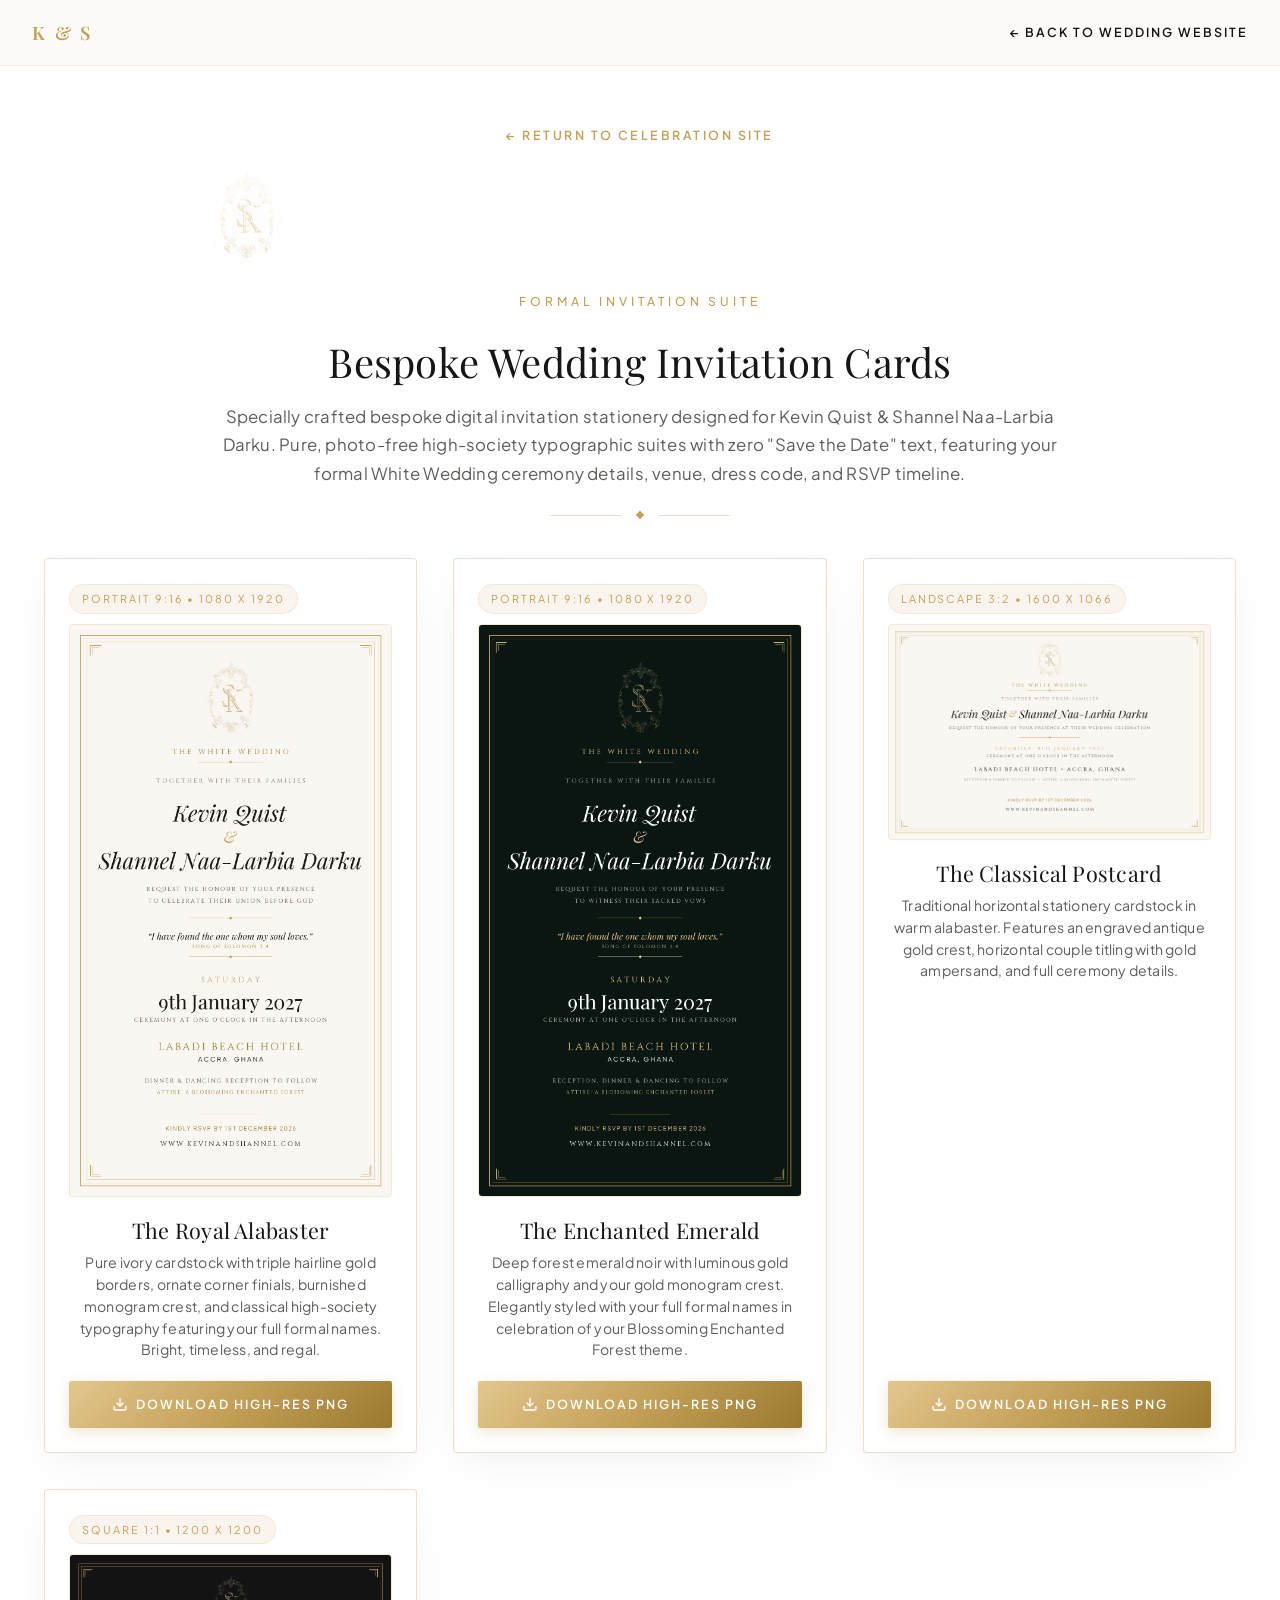
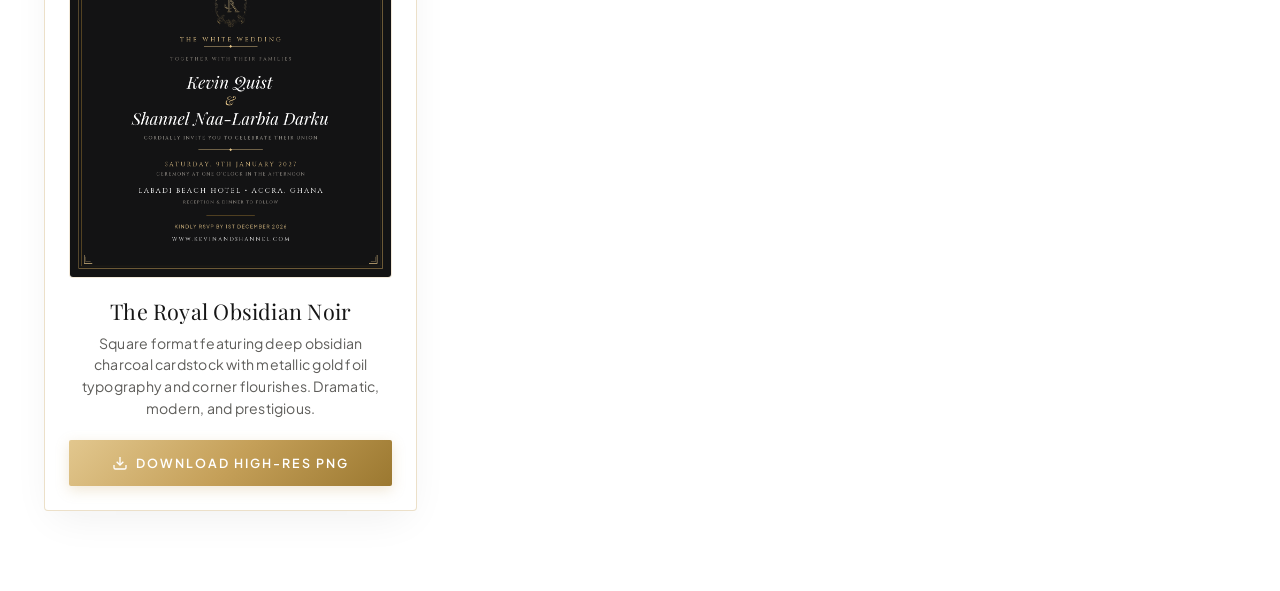
==== commit 253f2039: "Update formal invitation cards: pure photo-free luxury stationery with full formal names Kevin Quist" ====
--- a/invitation-cards.html
+++ b/invitation-cards.html
@@ -261,7 +261,7 @@
     <span class="section-eyebrow">Formal Invitation Suite</span>
     <h1>Bespoke Wedding Invitation Cards</h1>
     <p>
-      Specially crafted digital invitation cards to attach with your WhatsApp messages. Designed with zero "Save the Date" text, featuring your formal White Wedding wording, venue details, and RSVP timeline.
+      Specially crafted bespoke digital invitation stationery designed for Kevin Quist &amp; Shannel Naa-Larbia Darku. Pure, photo-free high-society typographic suites with zero "Save the Date" text, featuring your formal White Wedding ceremony details, venue, dress code, and RSVP timeline.
     </p>
     <div class="gold-divider" style="margin-top: 24px;"><div class="gold-divider-diamond"></div></div>
   </header>
@@ -278,7 +278,7 @@
         <div class="card-info">
           <h3>The Royal Alabaster</h3>
           <p>
-            Pure ivory cardstock with double hairline gold borders, corner flourishes, embossed monogram crest, and an arched proposal portrait. Classical, bright, and regal.
+            Pure ivory cardstock with triple hairline gold borders, ornate corner finials, burnished monogram crest, and classical high-society typography featuring your full formal names. Bright, timeless, and regal.
           </p>
         </div>
       </div>
@@ -300,7 +300,7 @@
         <div class="card-info">
           <h3>The Enchanted Emerald</h3>
           <p>
-            Deep forest emerald noir seamlessly blending into your formal proposal portrait with glowing gold calligraphy. Highlights your Blossoming Enchanted Forest theme.
+            Deep forest emerald noir with luminous gold calligraphy and your gold monogram crest. Elegantly styled with your full formal names in celebration of your Blossoming Enchanted Forest theme.
           </p>
         </div>
       </div>
@@ -312,44 +312,44 @@
       </div>
     </div>
 
-    <!-- Card 3: The Haute Couture Postcard -->
+    <!-- Card 3: The Classical Postcard -->
     <div class="card-preview-box">
       <div>
         <div class="card-meta-pill">Landscape 3:2 • 1600 x 1066</div>
-        <div class="card-img-wrap" onclick="openLightbox('assets/invitations/Invitation-3-HauteCouture-Postcard.png', 'The Haute Couture Postcard — Formal Invitation')">
-          <img src="assets/invitations/Invitation-3-HauteCouture-Postcard.png" alt="The Haute Couture Postcard Formal Invitation" />
+        <div class="card-img-wrap" onclick="openLightbox('assets/invitations/Invitation-3-HauteCouture-Postcard.png', 'The Classical Postcard — Formal Invitation')">
+          <img src="assets/invitations/Invitation-3-HauteCouture-Postcard.png" alt="The Classical Postcard Formal Invitation" />
         </div>
         <div class="card-info">
-          <h3>The Haute Couture Postcard</h3>
+          <h3>The Classical Postcard</h3>
           <p>
-            Horizontal postcard layout. Pairs your proposal portrait in a gold frame alongside an embossed crest invitation panel. Perfectly fills WhatsApp chat previews.
+            Traditional horizontal stationery cardstock in warm alabaster. Features an engraved antique gold crest, horizontal couple titling with gold ampersand, and full ceremony details.
           </p>
         </div>
       </div>
       <div class="card-actions">
-        <a href="assets/invitations/Invitation-3-HauteCouture-Postcard.png" download="Kevin_Shannel_Invitation_HauteCouturePostcard.png" class="btn-download-gold">
+        <a href="assets/invitations/Invitation-3-HauteCouture-Postcard.png" download="Kevin_Shannel_Invitation_ClassicalPostcard.png" class="btn-download-gold">
           <svg viewBox="0 0 24 24" width="16" height="16" fill="none" stroke="currentColor" stroke-width="2"><path d="M21 15v4a2 2 0 0 1-2 2H5a2 2 0 0 1-2-2v-4"/><polyline points="7 10 12 15 17 10"/><line x1="12" y1="15" x2="12" y2="3"/></svg>
           Download High-Res PNG
         </a>
       </div>
     </div>
 
-    <!-- Card 4: The Proposal Romance -->
+    <!-- Card 4: The Royal Obsidian Noir -->
     <div class="card-preview-box">
       <div>
         <div class="card-meta-pill">Square 1:1 • 1200 x 1200</div>
-        <div class="card-img-wrap" onclick="openLightbox('assets/invitations/Invitation-4-ProposalRomance-Square.png', 'The Proposal Romance — Formal Invitation')">
-          <img src="assets/invitations/Invitation-4-ProposalRomance-Square.png" alt="The Proposal Romance Square Invitation Card" />
+        <div class="card-img-wrap" onclick="openLightbox('assets/invitations/Invitation-4-ProposalRomance-Square.png', 'The Royal Obsidian Noir — Formal Invitation')">
+          <img src="assets/invitations/Invitation-4-ProposalRomance-Square.png" alt="The Royal Obsidian Noir Square Invitation Card" />
         </div>
         <div class="card-info">
-          <h3>The Proposal Romance</h3>
+          <h3>The Royal Obsidian Noir</h3>
           <p>
-            Square format featuring a circular gold medallion of your engagement ring moment with classical serif typography. Compact, balanced, and timeless.
+            Square format featuring deep obsidian charcoal cardstock with metallic gold foil typography and corner flourishes. Dramatic, modern, and prestigious.
           </p>
         </div>
       </div>
       <div class="card-actions">
-        <a href="assets/invitations/Invitation-4-ProposalRomance-Square.png" download="Kevin_Shannel_Invitation_ProposalRomance.png" class="btn-download-gold">
+        <a href="assets/invitations/Invitation-4-ProposalRomance-Square.png" download="Kevin_Shannel_Invitation_RoyalObsidianNoir.png" class="btn-download-gold">
           <svg viewBox="0 0 24 24" width="16" height="16" fill="none" stroke="currentColor" stroke-width="2"><path d="M21 15v4a2 2 0 0 1-2 2H5a2 2 0 0 1-2-2v-4"/><polyline points="7 10 12 15 17 10"/><line x1="12" y1="15" x2="12" y2="3"/></svg>
           Download High-Res PNG
         </a>
